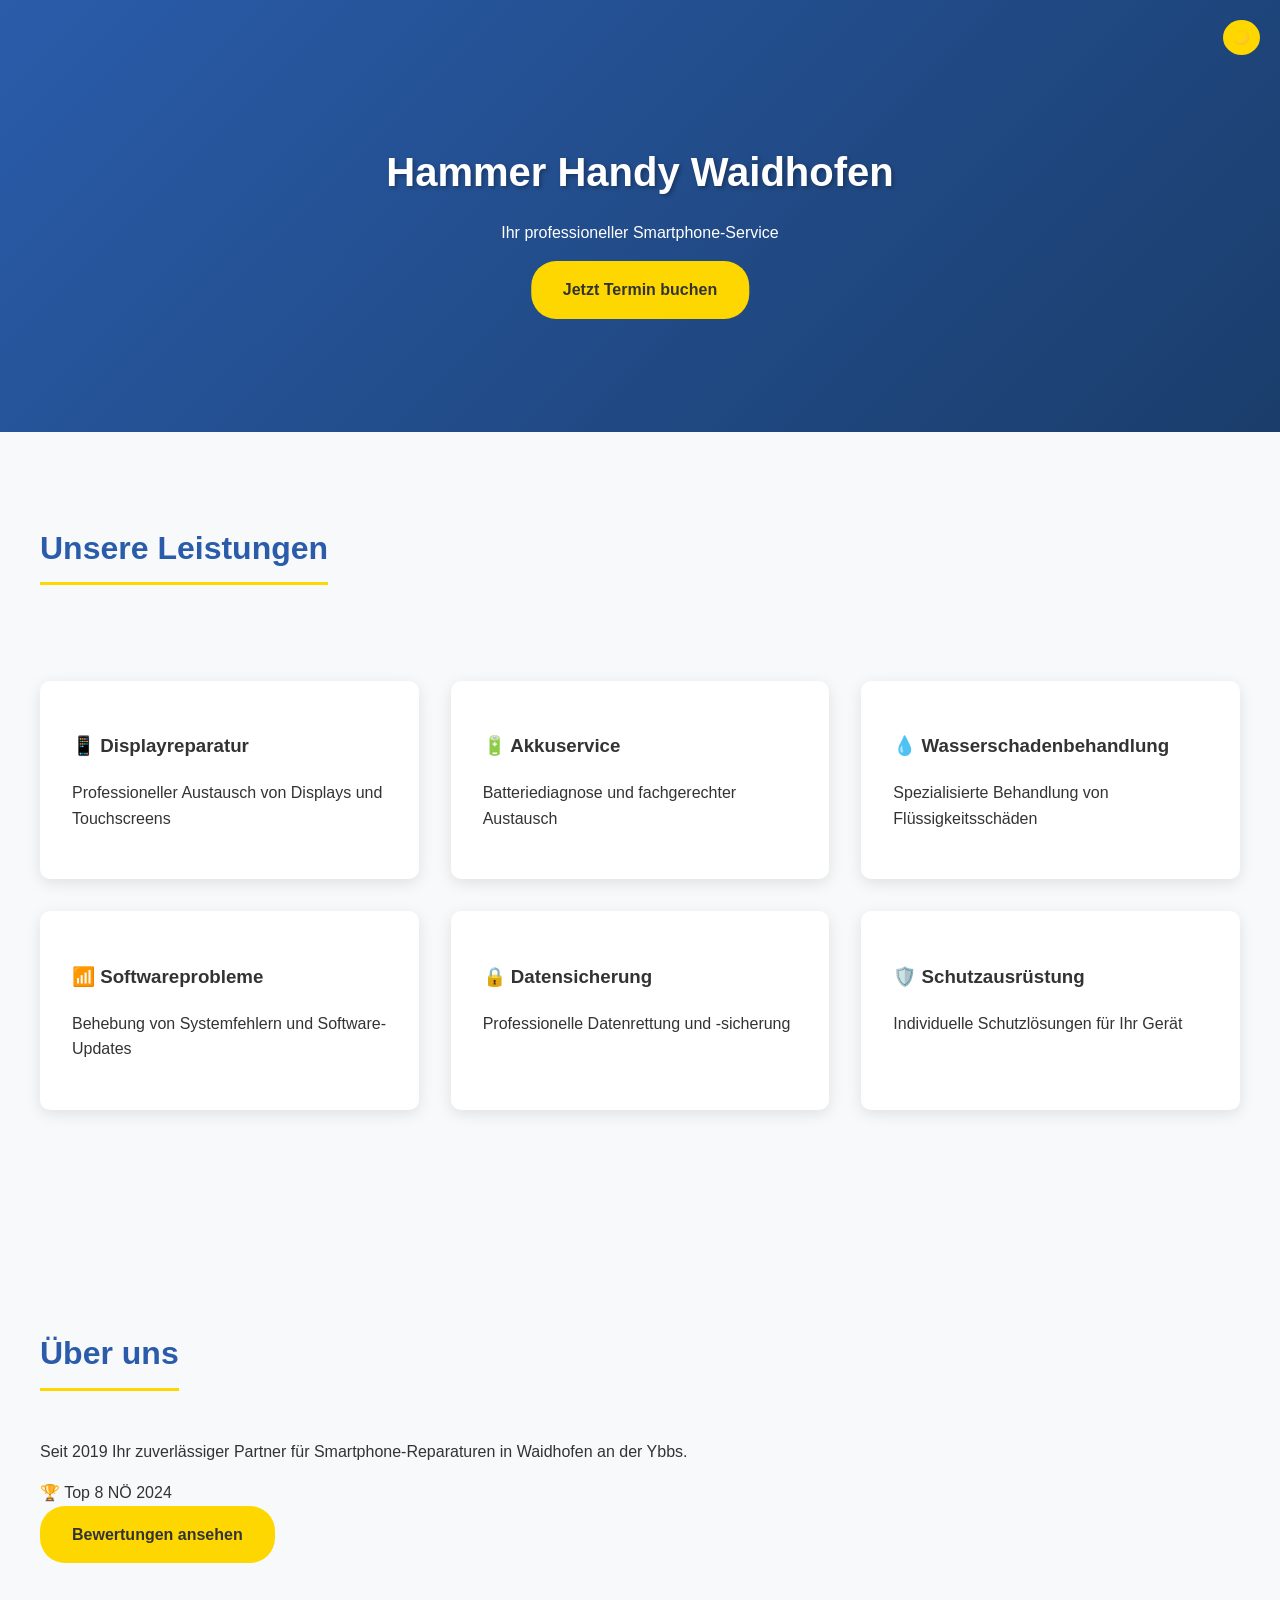
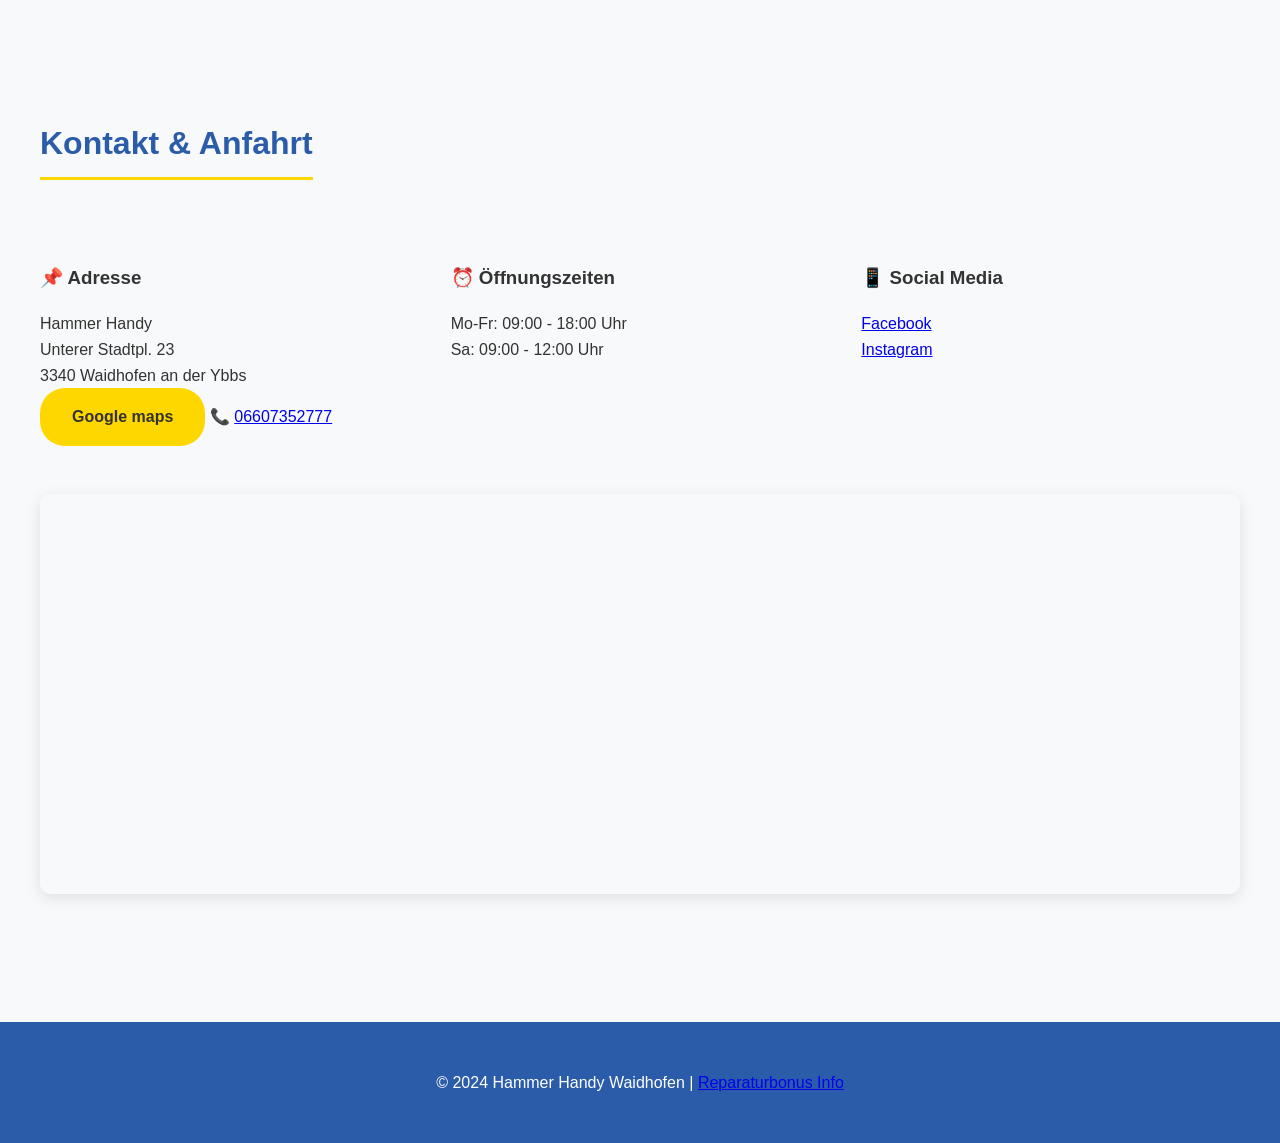
==== index.html @ 1c2f0057 "Update index.html" ====
<!DOCTYPE html>
<html lang="de">
<head>
  <meta charset="UTF-8">
  <meta name="viewport" content="width=device-width, initial-scale=1.0">
  <title>Hammer Handy Waidhofen - Smartphone Reparatur</title>
  <style>
    :root {
      --primary-blue: #2A5CAA;
      --accent-yellow: #FFD700;
      --dark-text: #333;
      --light-bg: #F8F9FA;
      --section-padding: 4rem 0;
      --card-shadow: 0 4px 15px rgba(0,0,0,0.1);
    }

    body {
      font-family: 'Arial', sans-serif;
      margin: 0;
      line-height: 1.6;
      color: var(--dark-text);
      background-color: var(--light-bg);
    }

    /* Dark Mode */
    .dark-mode {
      --dark-text: #fff;
      --light-bg: #121212;
      background-color: var(--light-bg);
      color: var(--dark-text);
    }

    .container {
      max-width: 1200px;
      margin: 0 auto;
      padding: 0 1.5rem;
    }

    /* Header */
    .header {
      background: linear-gradient(135deg, var(--primary-blue), #1A3D6B);
      color: white;
      padding: 1rem 0;
      position: relative;
      overflow: hidden;
    }

    .hero-section {
      position: relative;
      height: 400px;
    }

    .hero-content {
      position: absolute;
      top: 50%;
      left: 50%;
      transform: translate(-50%, -50%);
      text-align: center;
      z-index: 1;
    }

    .hero-content h1 {
      font-size: 2.5rem;
      margin-bottom: 1rem;
      text-shadow: 2px 2px 4px rgba(0,0,0,0.3);
    }

    /* Services Grid */
    .services-grid {
      display: grid;
      grid-template-columns: repeat(auto-fit, minmax(300px, 1fr));
      gap: 2rem;
      padding: var(--section-padding);
    }

    .service-card {
      background: white;
      padding: 2rem;
      border-radius: 10px;
      box-shadow: var(--card-shadow);
      transition: transform 0.3s ease;
    }

    .service-card:hover {
      transform: translateY(-5px);
    }

    /* Section Styling */
    .section {
      padding: var(--section-padding);
    }

    .section-title {
      font-size: 2rem;
      color: var(--primary-blue);
      margin-bottom: 2rem;
      padding-bottom: 0.5rem;
      border-bottom: 3px solid var(--accent-yellow);
      display: inline-block;
    }

    /* Kontaktbereich */
    .contact-info {
      display: grid;
      grid-template-columns: repeat(auto-fit, minmax(250px, 1fr));
      gap: 2rem;
      margin-top: 2rem;
    }

    /* Button Styles */
    .cta-button {
      background-color: var(--accent-yellow);
      color: var(--dark-text);
      padding: 1rem 2rem;
      border-radius: 25px;
      display: inline-block;
      transition: transform 0.3s ease;
      text-decoration: none;
      font-weight: bold;
    }

    .cta-button:hover {
      transform: scale(1.05);
    }

    /* Dark Mode Toggle */
    .dark-mode-toggle {
      position: fixed;
      top: 20px;
      right: 20px;
      background: var(--accent-yellow);
      border: none;
      padding: 10px;
      border-radius: 50%;
      cursor: pointer;
      z-index: 1000;
    }

    /* Google Maps */
    .map-container {
      margin-top: 2rem;
      height: 400px;
      border-radius: 10px;
      overflow: hidden;
      box-shadow: var(--card-shadow);
    }

    iframe {
      width: 100%;
      height: 100%;
      border: 0;
    }

    /* Footer */
    .footer {
      text-align: center;
      padding: 2rem;
      background: var(--primary-blue);
      color: white;
      margin-top: 4rem;
    }
  </style>
</head>
<body>
  <button class="dark-mode-toggle" id="darkModeToggle">🌙</button>

  <header class="header">
    <div class="hero-section">
      <div class="container">
        <div class="hero-content">
          <h1>Hammer Handy Waidhofen</h1>
          <p class="tagline">Ihr professioneller Smartphone-Service</p>
          <a href="#contact" class="cta-button">Jetzt Termin buchen</a>
        </div>
      </div>
    </div>
  </header>

  <main class="container">
    <section class="section">
      <h2 class="section-title">Unsere Leistungen</h2>
      <div class="services-grid">
        <div class="service-card">
          <h3>📱 Displayreparatur</h3>
          <p>Professioneller Austausch von Displays und Touchscreens</p>
        </div>
        
        <div class="service-card">
          <h3>🔋 Akkuservice</h3>
          <p>Batteriediagnose und fachgerechter Austausch</p>
        </div>
        
        <div class="service-card">
          <h3>💧 Wasserschadenbehandlung</h3>
          <p>Spezialisierte Behandlung von Flüssigkeitsschäden</p>
        </div>

        <div class="service-card">
          <h3>📶 Softwareprobleme</h3>
          <p>Behebung von Systemfehlern und Software-Updates</p>
        </div>

        <div class="service-card">
          <h3>🔒 Datensicherung</h3>
          <p>Professionelle Datenrettung und -sicherung</p>
        </div>

        <div class="service-card">
          <h3>🛡️ Schutzausrüstung</h3>
          <p>Individuelle Schutzlösungen für Ihr Gerät</p>
        </div>
      </div>
    </section>

    <section class="section">
      <h2 class="section-title">Über uns</h2>
      <div class="about-content">
        <p>Seit 2019 Ihr zuverlässiger Partner für Smartphone-Reparaturen in Waidhofen an der Ybbs.</p>
        <div class="award-badge">🏆 Top 8 NÖ 2024</div>
        <a href="https://www.reparaturfuehrer.at" target="_blank" class="cta-button">Bewertungen ansehen</a>
      </div>
    </section>

    <section class="section" id="contact">
      <h2 class="section-title">Kontakt & Anfahrt</h2>
      <div class="contact-info">
        <div>
          <h3>📌 Adresse</h3>
          <p>
            Hammer Handy<br>
            Unterer Stadtpl. 23<br>
            3340 Waidhofen an der Ybbs<br>
<a href="https://maps.app.goo.gl/ux57X5o15kHTswG86" target="_blank" class="cta-button">Google maps</a>
            📞 <a href="tel:+436607352777">06607352777</a>
          </p>
        </div>
        <div>
          <h3>⏰ Öffnungszeiten</h3>
          <p>
            Mo-Fr: 09:00 - 18:00 Uhr<br>
            Sa: 09:00 - 12:00 Uhr
          </p>
        </div>
        <div>
          <h3>📱 Social Media</h3>
          <p>
            <a href="https://facebook.com" target="_blank">Facebook</a><br>
            <a href="https://instagram.com" target="_blank">Instagram</a>
          </p>
        </div>
      </div>

      <div class="map-container">
        <iframe 
          src="https://www.google.com/maps/embed?pb=!4v1681994886326!6m8!1m7!1sCAoSLEFGMVFpcE4zNGt4eEN0VnFfZlEwMWhuTlViSnZNaDZvb2loak9ycTJRMk5N!2m2!1d47.9590649!2d14.7720641!3f0!4f0!5f0.7820865974627469" 
          allowfullscreen="" 
          loading="lazy" 
          referrerpolicy="no-referrer-when-downgrade">
        </iframe>
      </div>
    </section>
  </main>

  <footer class="footer">
    <p>&copy; 2024 Hammer Handy Waidhofen | <a href="https://www.reparaturbonus.at/" target="_blank">Reparaturbonus Info</a></p>
  </footer>

  <script>
    // Dark Mode Toggle
    const darkModeToggle = document.getElementById('darkModeToggle');
    darkModeToggle.addEventListener('click', () => {
      document.body.classList.toggle('dark-mode');
      darkModeToggle.textContent = document.body.classList.contains('dark-mode') ? '☀️' : '🌙';
    });
  </script>
</body>
</html>
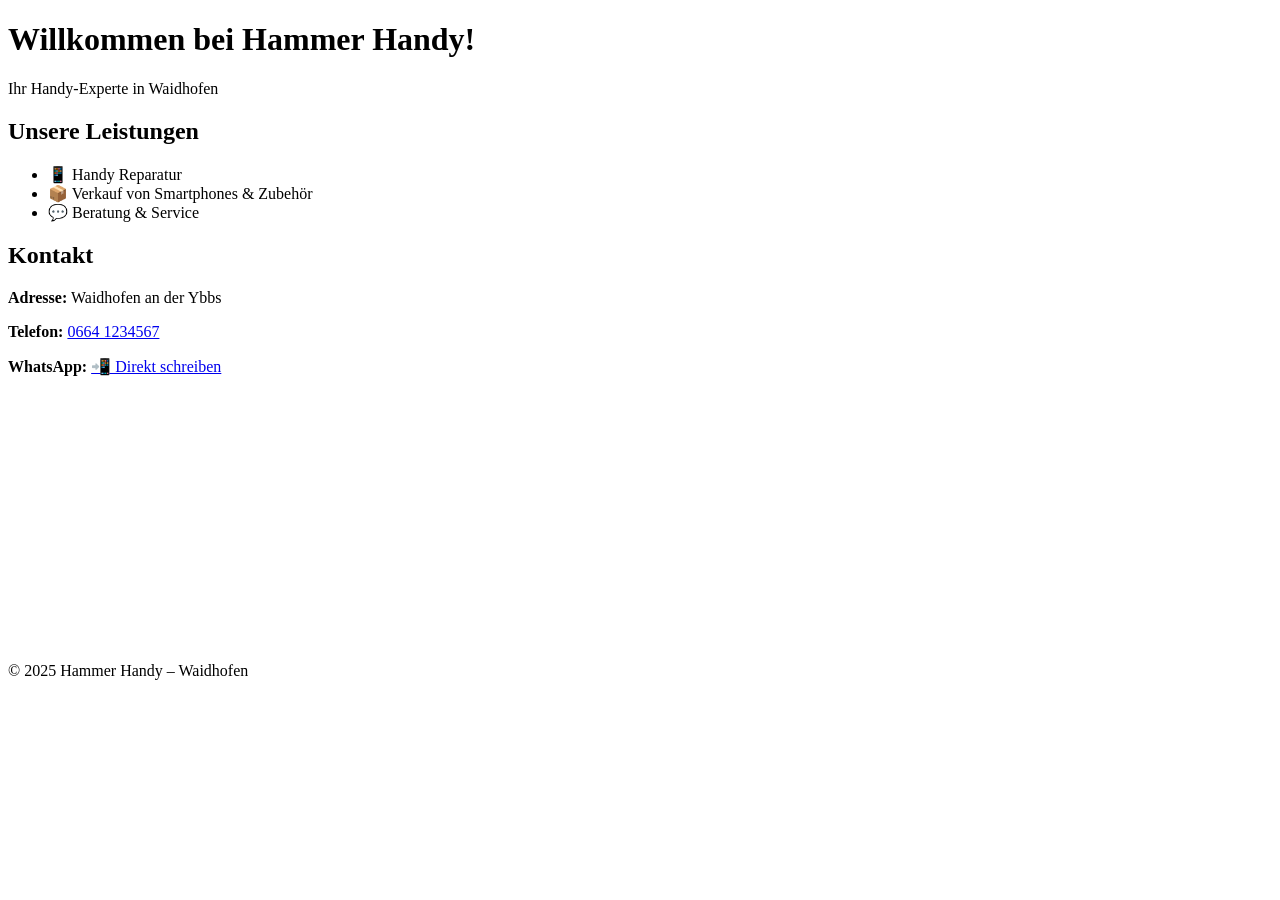
==== commit ebe1f72c: "Merge 105082d722c3427227bdf67f476aa5943f387851 into f56bcb7050370a3ea60132c883ce0c3986b6aef2" ====
--- a/index.html
+++ b/index.html
@@ -3,275 +3,40 @@
 <head>
   <meta charset="UTF-8">
   <meta name="viewport" content="width=device-width, initial-scale=1.0">
-  <title>Hammer Handy Waidhofen - Smartphone Reparatur</title>
-  <style>
-    :root {
-      --primary-blue: #2A5CAA;
-      --accent-yellow: #FFD700;
-      --dark-text: #333;
-      --light-bg: #F8F9FA;
-      --section-padding: 4rem 0;
-      --card-shadow: 0 4px 15px rgba(0,0,0,0.1);
-    }
-
-    body {
-      font-family: 'Arial', sans-serif;
-      margin: 0;
-      line-height: 1.6;
-      color: var(--dark-text);
-      background-color: var(--light-bg);
-    }
-
-    /* Dark Mode */
-    .dark-mode {
-      --dark-text: #fff;
-      --light-bg: #121212;
-      background-color: var(--light-bg);
-      color: var(--dark-text);
-    }
-
-    .container {
-      max-width: 1200px;
-      margin: 0 auto;
-      padding: 0 1.5rem;
-    }
-
-    /* Header */
-    .header {
-      background: linear-gradient(135deg, var(--primary-blue), #1A3D6B);
-      color: white;
-      padding: 1rem 0;
-      position: relative;
-      overflow: hidden;
-    }
-
-    .hero-section {
-      position: relative;
-      height: 400px;
-    }
-
-    .hero-content {
-      position: absolute;
-      top: 50%;
-      left: 50%;
-      transform: translate(-50%, -50%);
-      text-align: center;
-      z-index: 1;
-    }
-
-    .hero-content h1 {
-      font-size: 2.5rem;
-      margin-bottom: 1rem;
-      text-shadow: 2px 2px 4px rgba(0,0,0,0.3);
-    }
-
-    /* Services Grid */
-    .services-grid {
-      display: grid;
-      grid-template-columns: repeat(auto-fit, minmax(300px, 1fr));
-      gap: 2rem;
-      padding: var(--section-padding);
-    }
-
-    .service-card {
-      background: white;
-      padding: 2rem;
-      border-radius: 10px;
-      box-shadow: var(--card-shadow);
-      transition: transform 0.3s ease;
-    }
-
-    .service-card:hover {
-      transform: translateY(-5px);
-    }
-
-    /* Section Styling */
-    .section {
-      padding: var(--section-padding);
-    }
-
-    .section-title {
-      font-size: 2rem;
-      color: var(--primary-blue);
-      margin-bottom: 2rem;
-      padding-bottom: 0.5rem;
-      border-bottom: 3px solid var(--accent-yellow);
-      display: inline-block;
-    }
-
-    /* Kontaktbereich */
-    .contact-info {
-      display: grid;
-      grid-template-columns: repeat(auto-fit, minmax(250px, 1fr));
-      gap: 2rem;
-      margin-top: 2rem;
-    }
-
-    /* Button Styles */
-    .cta-button {
-      background-color: var(--accent-yellow);
-      color: var(--dark-text);
-      padding: 1rem 2rem;
-      border-radius: 25px;
-      display: inline-block;
-      transition: transform 0.3s ease;
-      text-decoration: none;
-      font-weight: bold;
-    }
-
-    .cta-button:hover {
-      transform: scale(1.05);
-    }
-
-    /* Dark Mode Toggle */
-    .dark-mode-toggle {
-      position: fixed;
-      top: 20px;
-      right: 20px;
-      background: var(--accent-yellow);
-      border: none;
-      padding: 10px;
-      border-radius: 50%;
-      cursor: pointer;
-      z-index: 1000;
-    }
-
-    /* Google Maps */
-    .map-container {
-      margin-top: 2rem;
-      height: 400px;
-      border-radius: 10px;
-      overflow: hidden;
-      box-shadow: var(--card-shadow);
-    }
-
-    iframe {
-      width: 100%;
-      height: 100%;
-      border: 0;
-    }
-
-    /* Footer */
-    .footer {
-      text-align: center;
-      padding: 2rem;
-      background: var(--primary-blue);
-      color: white;
-      margin-top: 4rem;
-    }
-  </style>
+  <title>Hammer Handy Waidhofen</title>
+  <link rel="stylesheet" href="style.css">
 </head>
 <body>
-  <button class="dark-mode-toggle" id="darkModeToggle">🌙</button>
-
-  <header class="header">
-    <div class="hero-section">
-      <div class="container">
-        <div class="hero-content">
-          <h1>Hammer Handy Waidhofen</h1>
-          <p class="tagline">Ihr professioneller Smartphone-Service</p>
-          <a href="#contact" class="cta-button">Jetzt Termin buchen</a>
-        </div>
-      </div>
-    </div>
+  <header>
+    <h1>Willkommen bei Hammer Handy!</h1>
+    <p>Ihr Handy-Experte in Waidhofen</p>
   </header>
 
-  <main class="container">
-    <section class="section">
-      <h2 class="section-title">Unsere Leistungen</h2>
-      <div class="services-grid">
-        <div class="service-card">
-          <h3>📱 Displayreparatur</h3>
-          <p>Professioneller Austausch von Displays und Touchscreens</p>
-        </div>
-        
-        <div class="service-card">
-          <h3>🔋 Akkuservice</h3>
-          <p>Batteriediagnose und fachgerechter Austausch</p>
-        </div>
-        
-        <div class="service-card">
-          <h3>💧 Wasserschadenbehandlung</h3>
-          <p>Spezialisierte Behandlung von Flüssigkeitsschäden</p>
-        </div>
-
-        <div class="service-card">
-          <h3>📶 Softwareprobleme</h3>
-          <p>Behebung von Systemfehlern und Software-Updates</p>
-        </div>
-
-        <div class="service-card">
-          <h3>🔒 Datensicherung</h3>
-          <p>Professionelle Datenrettung und -sicherung</p>
-        </div>
-
-        <div class="service-card">
-          <h3>🛡️ Schutzausrüstung</h3>
-          <p>Individuelle Schutzlösungen für Ihr Gerät</p>
-        </div>
-      </div>
+  <main>
+    <section>
+      <h2>Unsere Leistungen</h2>
+      <ul>
+        <li>📱 Handy Reparatur</li>
+        <li>📦 Verkauf von Smartphones & Zubehör</li>
+        <li>💬 Beratung & Service</li>
+      </ul>
     </section>
 
-    <section class="section">
-      <h2 class="section-title">Über uns</h2>
-      <div class="about-content">
-        <p>Seit 2019 Ihr zuverlässiger Partner für Smartphone-Reparaturen in Waidhofen an der Ybbs.</p>
-        <div class="award-badge">🏆 Top 8 NÖ 2024</div>
-        <a href="https://www.reparaturfuehrer.at" target="_blank" class="cta-button">Bewertungen ansehen</a>
-      </div>
-    </section>
-
-    <section class="section" id="contact">
-      <h2 class="section-title">Kontakt & Anfahrt</h2>
-      <div class="contact-info">
-        <div>
-          <h3>📌 Adresse</h3>
-          <p>
-            Hammer Handy<br>
-            Unterer Stadtpl. 23<br>
-            3340 Waidhofen an der Ybbs<br>
-<a href="https://maps.app.goo.gl/ux57X5o15kHTswG86" target="_blank" class="cta-button">Google maps</a>
-            📞 <a href="tel:+436607352777">06607352777</a>
-          </p>
-        </div>
-        <div>
-          <h3>⏰ Öffnungszeiten</h3>
-          <p>
-            Mo-Fr: 09:00 - 18:00 Uhr<br>
-            Sa: 09:00 - 12:00 Uhr
-          </p>
-        </div>
-        <div>
-          <h3>📱 Social Media</h3>
-          <p>
-            <a href="https://facebook.com" target="_blank">Facebook</a><br>
-            <a href="https://instagram.com" target="_blank">Instagram</a>
-          </p>
-        </div>
-      </div>
-
-      <div class="map-container">
-        <iframe 
-          src="https://www.google.com/maps/embed?pb=!4v1681994886326!6m8!1m7!1sCAoSLEFGMVFpcE4zNGt4eEN0VnFfZlEwMWhuTlViSnZNaDZvb2loak9ycTJRMk5N!2m2!1d47.9590649!2d14.7720641!3f0!4f0!5f0.7820865974627469" 
-          allowfullscreen="" 
-          loading="lazy" 
-          referrerpolicy="no-referrer-when-downgrade">
-        </iframe>
+    <section>
+      <h2>Kontakt</h2>
+      <p><strong>Adresse:</strong> Waidhofen an der Ybbs</p>
+      <p><strong>Telefon:</strong> <a href="tel:+436641234567">0664 1234567</a></p>
+      <p><strong>WhatsApp:</strong> <a href="https://wa.me/436641234567" target="_blank">📲 Direkt schreiben</a></p>
+      <div>
+        <iframe src="https://maps.google.com/maps?q=Hammer%20Handy%20Waidhofen&t=&z=15&ie=UTF8&iwloc=&output=embed" width="100%" height="250" frameborder="0" style="border:0;" allowfullscreen></iframe>
       </div>
     </section>
   </main>
 
-  <footer class="footer">
-    <p>&copy; 2024 Hammer Handy Waidhofen | <a href="https://www.reparaturbonus.at/" target="_blank">Reparaturbonus Info</a></p>
+  <footer>
+    <p>&copy; 2025 Hammer Handy – Waidhofen</p>
   </footer>
 
-  <script>
-    // Dark Mode Toggle
-    const darkModeToggle = document.getElementById('darkModeToggle');
-    darkModeToggle.addEventListener('click', () => {
-      document.body.classList.toggle('dark-mode');
-      darkModeToggle.textContent = document.body.classList.contains('dark-mode') ? '☀️' : '🌙';
-    });
-  </script>
+  <script src="js/scripts.js"></script>
 </body>
 </html>
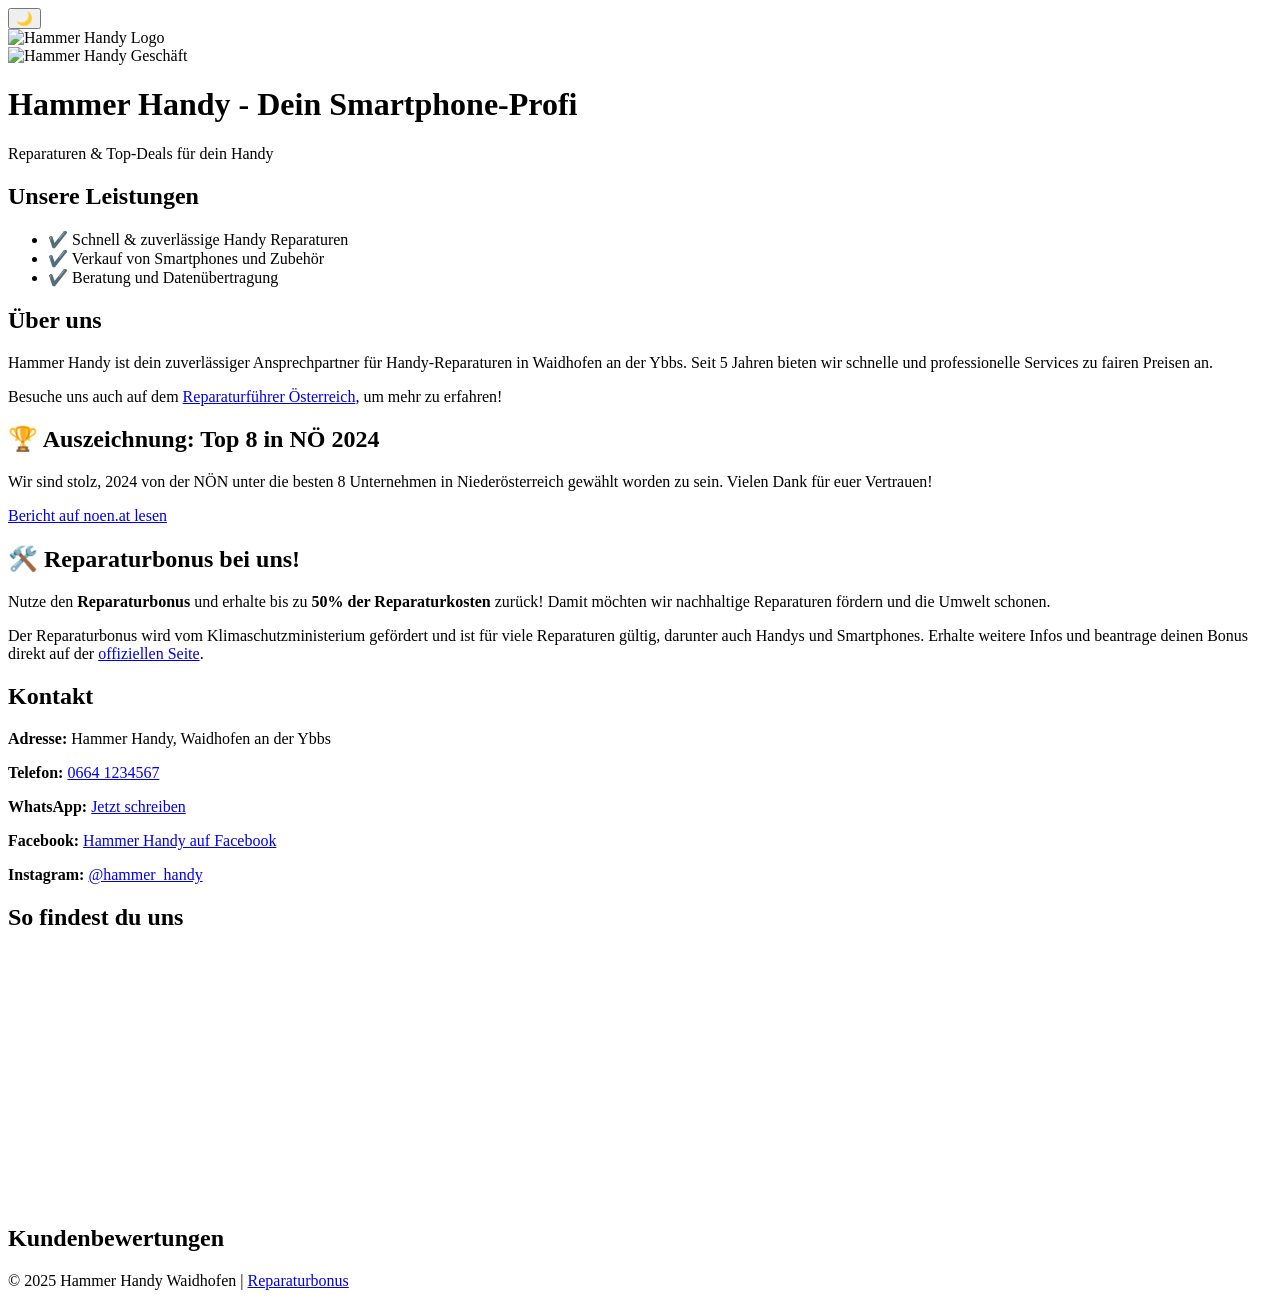
==== commit 269466c0: "Merge 6bfacbb42bbff11e75b46e0c8cd599ae7f6fd46a into f56bcb7050370a3ea60132c883ce0c3986b6aef2" ====
--- a/index.html
+++ b/index.html
@@ -1,42 +1,107 @@
 <!DOCTYPE html>
 <html lang="de">
 <head>
-  <meta charset="UTF-8">
-  <meta name="viewport" content="width=device-width, initial-scale=1.0">
+  <meta charset="UTF-8" />
+  <meta name="viewport" content="width=device-width, initial-scale=1.0"/>
   <title>Hammer Handy Waidhofen</title>
-  <link rel="stylesheet" href="style.css">
+  <link rel="stylesheet" href="style.css" />
 </head>
 <body>
-  <header>
-    <h1>Willkommen bei Hammer Handy!</h1>
-    <p>Ihr Handy-Experte in Waidhofen</p>
+
+  <!-- Dark Mode Toggle Button -->
+  <button id="darkModeToggle" class="dark-mode-toggle">🌙</button>
+
+  <!-- Header mit Logo und Hintergrundbild -->
+  <header class="header">
+    <div class="logo">
+      <img src="logo.png" alt="Hammer Handy Logo" />
+    </div>
+    <div class="hero-image">
+      <img src="background.jpg" alt="Hammer Handy Geschäft" />
+      <div class="hero-text">
+        <h1>Hammer Handy - Dein Smartphone-Profi</h1>
+        <p>Reparaturen & Top-Deals für dein Handy</p>
+      </div>
+    </div>
   </header>
 
-  <main>
-    <section>
-      <h2>Unsere Leistungen</h2>
-      <ul>
-        <li>📱 Handy Reparatur</li>
-        <li>📦 Verkauf von Smartphones & Zubehör</li>
-        <li>💬 Beratung & Service</li>
-      </ul>
-    </section>
+  <!-- Leistungen -->
+  <section class="section">
+    <h2>Unsere Leistungen</h2>
+    <ul>
+      <li>✔️ Schnell & zuverlässige Handy Reparaturen</li>
+      <li>✔️ Verkauf von Smartphones und Zubehör</li>
+      <li>✔️ Beratung und Datenübertragung</li>
+    </ul>
+  </section>
 
-    <section>
-      <h2>Kontakt</h2>
-      <p><strong>Adresse:</strong> Waidhofen an der Ybbs</p>
-      <p><strong>Telefon:</strong> <a href="tel:+436641234567">0664 1234567</a></p>
-      <p><strong>WhatsApp:</strong> <a href="https://wa.me/436641234567" target="_blank">📲 Direkt schreiben</a></p>
-      <div>
-        <iframe src="https://maps.google.com/maps?q=Hammer%20Handy%20Waidhofen&t=&z=15&ie=UTF8&iwloc=&output=embed" width="100%" height="250" frameborder="0" style="border:0;" allowfullscreen></iframe>
-      </div>
-    </section>
-  </main>
+  <!-- Über uns -->
+  <section class="section">
+    <h2>Über uns</h2>
+    <p>
+      Hammer Handy ist dein zuverlässiger Ansprechpartner für Handy-Reparaturen in Waidhofen an der Ybbs. Seit 5 Jahren bieten wir schnelle und professionelle Services zu fairen Preisen an.
+    </p>
+    <p>
+      Besuche uns auch auf dem <a href="https://www.reparaturfuehrer.at/profil/3537" target="_blank">Reparaturführer Österreich</a>, um mehr zu erfahren!
+    </p>
+  </section>
 
-  <footer>
-    <p>&copy; 2025 Hammer Handy – Waidhofen</p>
+  <!-- Auszeichnung Top 8 -->
+  <section class="section">
+    <h2>🏆 Auszeichnung: Top 8 in NÖ 2024</h2>
+    <p>
+      Wir sind stolz, 2024 von der NÖN unter die besten 8 Unternehmen in Niederösterreich gewählt worden zu sein. Vielen Dank für euer Vertrauen!
+    </p>
+    <a href="https://www.noen.at/tipp/platz-8-ali-kocaman-452410899" target="_blank" class="link">Bericht auf noen.at lesen</a>
+  </section>
+
+  <!-- Reparaturbonus -->
+  <section class="section">
+    <h2>🛠️ Reparaturbonus bei uns!</h2>
+    <p>
+      Nutze den <strong>Reparaturbonus</strong> und erhalte bis zu <strong>50% der Reparaturkosten</strong> zurück! Damit möchten wir nachhaltige Reparaturen fördern und die Umwelt schonen.
+    </p>
+    <p>
+      Der Reparaturbonus wird vom Klimaschutzministerium gefördert und ist für viele Reparaturen gültig, darunter auch Handys und Smartphones. Erhalte weitere Infos und beantrage deinen Bonus direkt auf der <a href="https://www.reparaturbonus.at/" target="_blank">offiziellen Seite</a>.
+    </p>
+  </section>
+
+  <!-- Kontakt -->
+  <section class="section">
+    <h2>Kontakt</h2>
+    <p><strong>Adresse:</strong> Hammer Handy, Waidhofen an der Ybbs</p>
+    <p><strong>Telefon:</strong> <a href="tel:+436641234567">0664 1234567</a></p>
+    <p><strong>WhatsApp:</strong> <a href="https://wa.me/436641234567" target="_blank">Jetzt schreiben</a></p>
+    <p><strong>Facebook:</strong> <a href="https://www.facebook.com/hammerrhandy/?locale=de_DE" target="_blank">Hammer Handy auf Facebook</a></p>
+    <p><strong>Instagram:</strong> <a href="https://www.instagram.com/hammer_handy/" target="_blank">@hammer_handy</a></p>
+  </section>
+
+  <!-- Google Maps Integration -->
+  <section class="section">
+    <h2>So findest du uns</h2>
+    <iframe src="https://maps.google.com/maps?q=Hammer%20Handy%20Waidhofen&t=&z=15&ie=UTF8&iwloc=&output=embed" width="100%" height="250" frameborder="0" style="border:0;"></iframe>
+  </section>
+
+  <!-- Kundenbewertungen -->
+  <section class="section">
+    <h2>Kundenbewertungen</h2>
+    <div id="reviews"></div>
+  </section>
+
+  <footer class="footer">
+    <p>&copy; 2025 Hammer Handy Waidhofen | <a href="https://www.reparaturbonus.at/" target="_blank">Reparaturbonus</a></p>
   </footer>
 
   <script src="js/scripts.js"></script>
+
+  <script>
+    // Dark Mode Toggle
+    const darkModeToggle = document.getElementById('darkModeToggle');
+    darkModeToggle.addEventListener('click', () => {
+      document.body.classList.toggle('dark-mode');
+      darkModeToggle.textContent = document.body.classList.contains('dark-mode') ? '☀️' : '🌙';
+    });
+  </script>
+
 </body>
 </html>
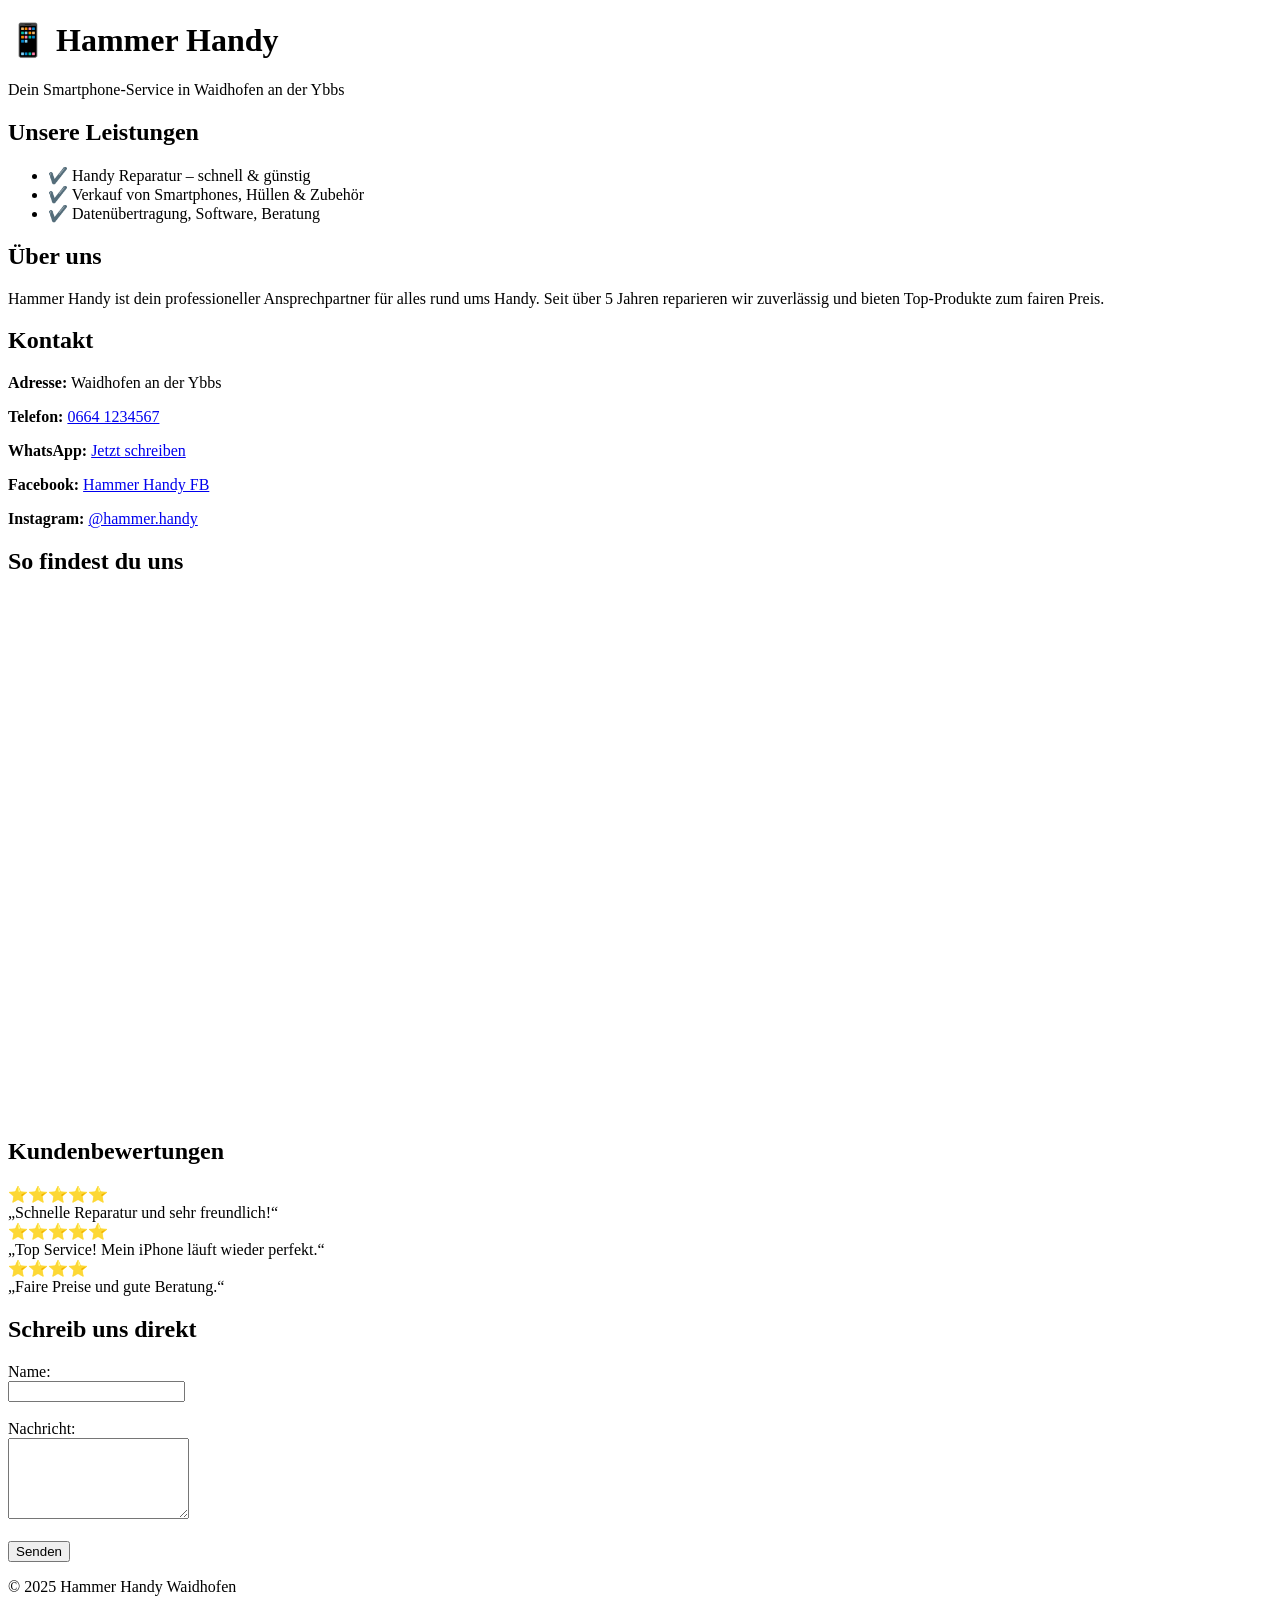
==== commit 5beb2937: "Merge 460da85723b4bcef6199c7fc1460ae3739d702b2 into f56bcb7050370a3ea60132c883ce0c3986b6aef2" ====
--- a/index.html
+++ b/index.html
@@ -7,101 +7,78 @@
   <link rel="stylesheet" href="style.css" />
 </head>
 <body>
-
-  <!-- Dark Mode Toggle Button -->
-  <button id="darkModeToggle" class="dark-mode-toggle">🌙</button>
-
-  <!-- Header mit Logo und Hintergrundbild -->
-  <header class="header">
-    <div class="logo">
-      <img src="logo.png" alt="Hammer Handy Logo" />
-    </div>
-    <div class="hero-image">
-      <img src="background.jpg" alt="Hammer Handy Geschäft" />
-      <div class="hero-text">
-        <h1>Hammer Handy - Dein Smartphone-Profi</h1>
-        <p>Reparaturen & Top-Deals für dein Handy</p>
-      </div>
-    </div>
+  <header>
+    <h1>📱 Hammer Handy</h1>
+    <p>Dein Smartphone-Service in Waidhofen an der Ybbs</p>
   </header>
 
-  <!-- Leistungen -->
-  <section class="section">
-    <h2>Unsere Leistungen</h2>
-    <ul>
-      <li>✔️ Schnell & zuverlässige Handy Reparaturen</li>
-      <li>✔️ Verkauf von Smartphones und Zubehör</li>
-      <li>✔️ Beratung und Datenübertragung</li>
-    </ul>
-  </section>
+  <main>
 
-  <!-- Über uns -->
-  <section class="section">
-    <h2>Über uns</h2>
-    <p>
-      Hammer Handy ist dein zuverlässiger Ansprechpartner für Handy-Reparaturen in Waidhofen an der Ybbs. Seit 5 Jahren bieten wir schnelle und professionelle Services zu fairen Preisen an.
-    </p>
-    <p>
-      Besuche uns auch auf dem <a href="https://www.reparaturfuehrer.at/profil/3537" target="_blank">Reparaturführer Österreich</a>, um mehr zu erfahren!
-    </p>
-  </section>
+    <!-- Leistungen -->
+    <section>
+      <h2>Unsere Leistungen</h2>
+      <ul>
+        <li>✔️ Handy Reparatur – schnell & günstig</li>
+        <li>✔️ Verkauf von Smartphones, Hüllen & Zubehör</li>
+        <li>✔️ Datenübertragung, Software, Beratung</li>
+      </ul>
+    </section>
 
-  <!-- Auszeichnung Top 8 -->
-  <section class="section">
-    <h2>🏆 Auszeichnung: Top 8 in NÖ 2024</h2>
-    <p>
-      Wir sind stolz, 2024 von der NÖN unter die besten 8 Unternehmen in Niederösterreich gewählt worden zu sein. Vielen Dank für euer Vertrauen!
-    </p>
-    <a href="https://www.noen.at/tipp/platz-8-ali-kocaman-452410899" target="_blank" class="link">Bericht auf noen.at lesen</a>
-  </section>
+    <!-- Über Uns -->
+    <section>
+      <h2>Über uns</h2>
+      <p>
+        Hammer Handy ist dein professioneller Ansprechpartner für alles rund ums Handy. Seit über 5 Jahren reparieren wir zuverlässig und bieten Top-Produkte zum fairen Preis.
+      </p>
+    </section>
 
-  <!-- Reparaturbonus -->
-  <section class="section">
-    <h2>🛠️ Reparaturbonus bei uns!</h2>
-    <p>
-      Nutze den <strong>Reparaturbonus</strong> und erhalte bis zu <strong>50% der Reparaturkosten</strong> zurück! Damit möchten wir nachhaltige Reparaturen fördern und die Umwelt schonen.
-    </p>
-    <p>
-      Der Reparaturbonus wird vom Klimaschutzministerium gefördert und ist für viele Reparaturen gültig, darunter auch Handys und Smartphones. Erhalte weitere Infos und beantrage deinen Bonus direkt auf der <a href="https://www.reparaturbonus.at/" target="_blank">offiziellen Seite</a>.
-    </p>
-  </section>
+    <!-- Kontakt -->
+    <section>
+      <h2>Kontakt</h2>
+      <p><strong>Adresse:</strong> Waidhofen an der Ybbs</p>
+      <p><strong>Telefon:</strong> <a href="tel:+436641234567">0664 1234567</a></p>
+      <p><strong>WhatsApp:</strong> <a href="https://wa.me/436641234567" target="_blank">Jetzt schreiben</a></p>
+      <p><strong>Facebook:</strong> <a href="https://facebook.com/deinFacebookProfil" target="_blank">Hammer Handy FB</a></p>
+      <p><strong>Instagram:</strong> <a href="https://instagram.com/deinInstagramProfil" target="_blank">@hammer.handy</a></p>
+    </section>
 
-  <!-- Kontakt -->
-  <section class="section">
-    <h2>Kontakt</h2>
-    <p><strong>Adresse:</strong> Hammer Handy, Waidhofen an der Ybbs</p>
-    <p><strong>Telefon:</strong> <a href="tel:+436641234567">0664 1234567</a></p>
-    <p><strong>WhatsApp:</strong> <a href="https://wa.me/436641234567" target="_blank">Jetzt schreiben</a></p>
-    <p><strong>Facebook:</strong> <a href="https://www.facebook.com/hammerrhandy/?locale=de_DE" target="_blank">Hammer Handy auf Facebook</a></p>
-    <p><strong>Instagram:</strong> <a href="https://www.instagram.com/hammer_handy/" target="_blank">@hammer_handy</a></p>
-  </section>
+    <!-- Google Maps + Street View -->
+    <section>
+      <h2>So findest du uns</h2>
+      <div style="margin-bottom: 15px;">
+        <iframe src="https://maps.google.com/maps?q=Hammer%20Handy%20Waidhofen&t=&z=15&ie=UTF8&iwloc=&output=embed" width="100%" height="250" frameborder="0" style="border:0;"></iframe>
+      </div>
+      <div>
+        <iframe src="https://www.google.com/maps/embed?pb=!4v1681994886326!6m8!1m7!1sCAoSLEFGMVFpcE4zNGt4eEN0VnFfZlEwMWhuTlViSnZNaDZvb2loak9ycTJRMk5N!2m2!1d47.9590649!2d14.7720641!3f0!4f0!5f0.7820865974627469" width="100%" height="250" style="border:0;" allowfullscreen></iframe>
+      </div>
+    </section>
 
-  <!-- Google Maps Integration -->
-  <section class="section">
-    <h2>So findest du uns</h2>
-    <iframe src="https://maps.google.com/maps?q=Hammer%20Handy%20Waidhofen&t=&z=15&ie=UTF8&iwloc=&output=embed" width="100%" height="250" frameborder="0" style="border:0;"></iframe>
-  </section>
+    <!-- Kundenbewertungen -->
+    <section>
+      <h2>Kundenbewertungen</h2>
+      <div class="slider">
+        <div class="slide">⭐️⭐️⭐️⭐️⭐️ <br>„Schnelle Reparatur und sehr freundlich!“</div>
+        <div class="slide">⭐️⭐️⭐️⭐️⭐️ <br>„Top Service! Mein iPhone läuft wieder perfekt.“</div>
+        <div class="slide">⭐️⭐️⭐️⭐️ <br>„Faire Preise und gute Beratung.“</div>
+      </div>
+    </section>
 
-  <!-- Kundenbewertungen -->
-  <section class="section">
-    <h2>Kundenbewertungen</h2>
-    <div id="reviews"></div>
-  </section>
+    <!-- Kontaktformular -->
+    <section>
+      <h2>Schreib uns direkt</h2>
+      <form action="mailto:deine@email.at" method="post" enctype="text/plain">
+        <label>Name:<br><input type="text" name="name" required></label><br><br>
+        <label>Nachricht:<br><textarea name="message" rows="5" required></textarea></label><br><br>
+        <input type="submit" value="Senden">
+      </form>
+    </section>
 
-  <footer class="footer">
-    <p>&copy; 2025 Hammer Handy Waidhofen | <a href="https://www.reparaturbonus.at/" target="_blank">Reparaturbonus</a></p>
+  </main>
+
+  <footer>
+    <p>&copy; 2025 Hammer Handy Waidhofen</p>
   </footer>
 
   <script src="js/scripts.js"></script>
-
-  <script>
-    // Dark Mode Toggle
-    const darkModeToggle = document.getElementById('darkModeToggle');
-    darkModeToggle.addEventListener('click', () => {
-      document.body.classList.toggle('dark-mode');
-      darkModeToggle.textContent = document.body.classList.contains('dark-mode') ? '☀️' : '🌙';
-    });
-  </script>
-
 </body>
 </html>
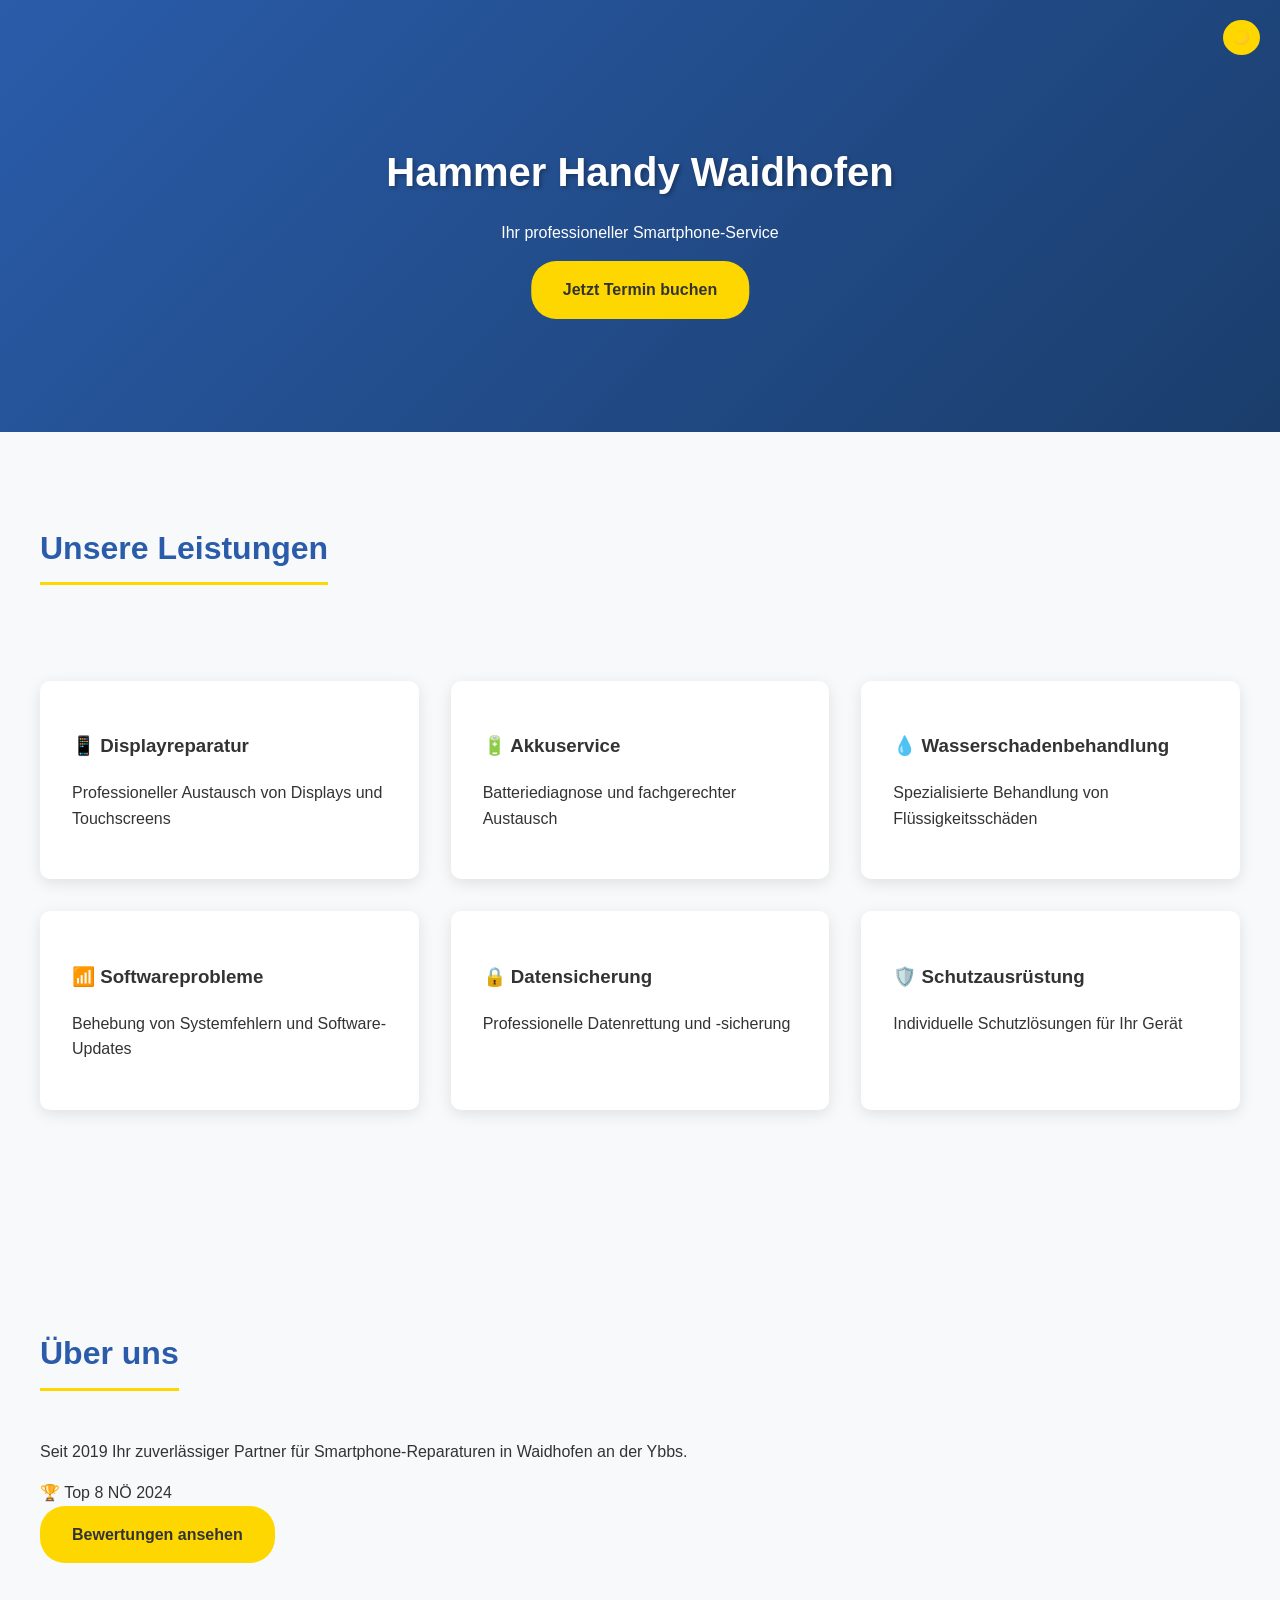
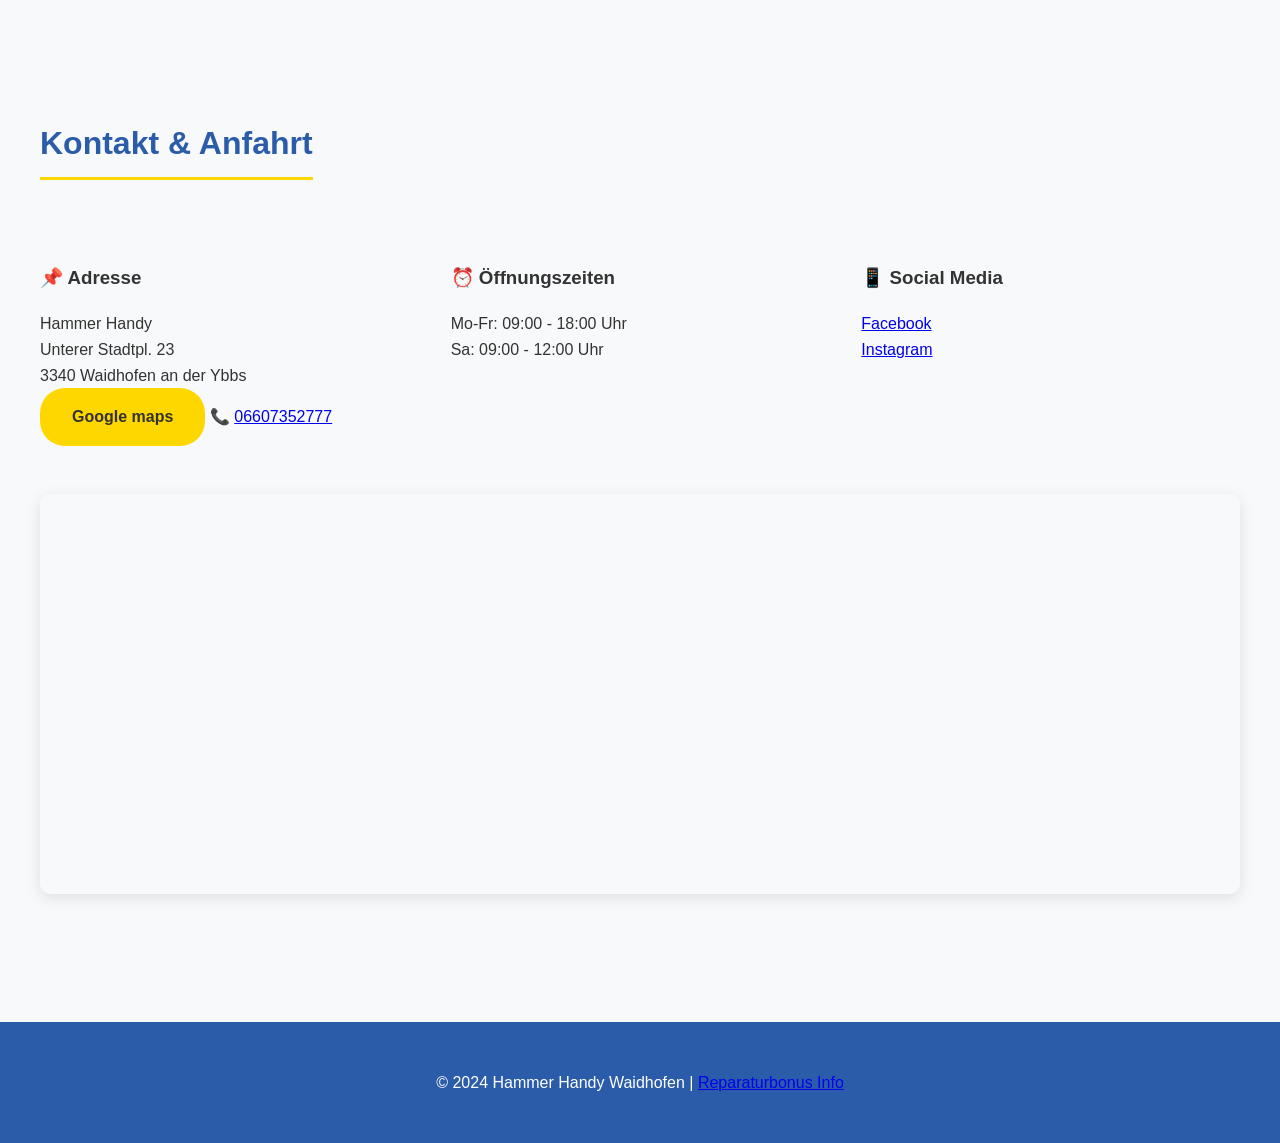
==== commit 697eedaf: "Merge 14817260ec77f338ca533744b0eaed0edf63bc91 into 4208191cc3b7851f6a3a4c6c0b21ec056da7c549" ====
--- a/index.html
+++ b/index.html
@@ -1,84 +1,277 @@
 <!DOCTYPE html>
 <html lang="de">
 <head>
-  <meta charset="UTF-8" />
-  <meta name="viewport" content="width=device-width, initial-scale=1.0"/>
-  <title>Hammer Handy Waidhofen</title>
-  <link rel="stylesheet" href="style.css" />
+  <meta charset="UTF-8">
+  <meta name="viewport" content="width=device-width, initial-scale=1.0">
+  <title>Hammer Handy Waidhofen - Smartphone Reparatur</title>
+  <style>
+    :root {
+      --primary-blue: #2A5CAA;
+      --accent-yellow: #FFD700;
+      --dark-text: #333;
+      --light-bg: #F8F9FA;
+      --section-padding: 4rem 0;
+      --card-shadow: 0 4px 15px rgba(0,0,0,0.1);
+    }
+
+    body {
+      font-family: 'Arial', sans-serif;
+      margin: 0;
+      line-height: 1.6;
+      color: var(--dark-text);
+      background-color: var(--light-bg);
+    }
+
+    /* Dark Mode */
+    .dark-mode {
+      --dark-text: #fff;
+      --light-bg: #121212;
+      background-color: var(--light-bg);
+      color: var(--dark-text);
+    }
+
+    .container {
+      max-width: 1200px;
+      margin: 0 auto;
+      padding: 0 1.5rem;
+    }
+
+    /* Header */
+    .header {
+      background: linear-gradient(135deg, var(--primary-blue), #1A3D6B);
+      color: white;
+      padding: 1rem 0;
+      position: relative;
+      overflow: hidden;
+    }
+
+    .hero-section {
+      position: relative;
+      height: 400px;
+    }
+
+    .hero-content {
+      position: absolute;
+      top: 50%;
+      left: 50%;
+      transform: translate(-50%, -50%);
+      text-align: center;
+      z-index: 1;
+    }
+
+    .hero-content h1 {
+      font-size: 2.5rem;
+      margin-bottom: 1rem;
+      text-shadow: 2px 2px 4px rgba(0,0,0,0.3);
+    }
+
+    /* Services Grid */
+    .services-grid {
+      display: grid;
+      grid-template-columns: repeat(auto-fit, minmax(300px, 1fr));
+      gap: 2rem;
+      padding: var(--section-padding);
+    }
+
+    .service-card {
+      background: white;
+      padding: 2rem;
+      border-radius: 10px;
+      box-shadow: var(--card-shadow);
+      transition: transform 0.3s ease;
+    }
+
+    .service-card:hover {
+      transform: translateY(-5px);
+    }
+
+    /* Section Styling */
+    .section {
+      padding: var(--section-padding);
+    }
+
+    .section-title {
+      font-size: 2rem;
+      color: var(--primary-blue);
+      margin-bottom: 2rem;
+      padding-bottom: 0.5rem;
+      border-bottom: 3px solid var(--accent-yellow);
+      display: inline-block;
+    }
+
+    /* Kontaktbereich */
+    .contact-info {
+      display: grid;
+      grid-template-columns: repeat(auto-fit, minmax(250px, 1fr));
+      gap: 2rem;
+      margin-top: 2rem;
+    }
+
+    /* Button Styles */
+    .cta-button {
+      background-color: var(--accent-yellow);
+      color: var(--dark-text);
+      padding: 1rem 2rem;
+      border-radius: 25px;
+      display: inline-block;
+      transition: transform 0.3s ease;
+      text-decoration: none;
+      font-weight: bold;
+    }
+
+    .cta-button:hover {
+      transform: scale(1.05);
+    }
+
+    /* Dark Mode Toggle */
+    .dark-mode-toggle {
+      position: fixed;
+      top: 20px;
+      right: 20px;
+      background: var(--accent-yellow);
+      border: none;
+      padding: 10px;
+      border-radius: 50%;
+      cursor: pointer;
+      z-index: 1000;
+    }
+
+    /* Google Maps */
+    .map-container {
+      margin-top: 2rem;
+      height: 400px;
+      border-radius: 10px;
+      overflow: hidden;
+      box-shadow: var(--card-shadow);
+    }
+
+    iframe {
+      width: 100%;
+      height: 100%;
+      border: 0;
+    }
+
+    /* Footer */
+    .footer {
+      text-align: center;
+      padding: 2rem;
+      background: var(--primary-blue);
+      color: white;
+      margin-top: 4rem;
+    }
+  </style>
 </head>
 <body>
-  <header>
-    <h1>📱 Hammer Handy</h1>
-    <p>Dein Smartphone-Service in Waidhofen an der Ybbs</p>
+  <button class="dark-mode-toggle" id="darkModeToggle">🌙</button>
+
+  <header class="header">
+    <div class="hero-section">
+      <div class="container">
+        <div class="hero-content">
+          <h1>Hammer Handy Waidhofen</h1>
+          <p class="tagline">Ihr professioneller Smartphone-Service</p>
+          <a href="#contact" class="cta-button">Jetzt Termin buchen</a>
+        </div>
+      </div>
+    </div>
   </header>
 
-  <main>
-
-    <!-- Leistungen -->
-    <section>
-      <h2>Unsere Leistungen</h2>
-      <ul>
-        <li>✔️ Handy Reparatur – schnell & günstig</li>
-        <li>✔️ Verkauf von Smartphones, Hüllen & Zubehör</li>
-        <li>✔️ Datenübertragung, Software, Beratung</li>
-      </ul>
+  <main class="container">
+    <section class="section">
+      <h2 class="section-title">Unsere Leistungen</h2>
+      <div class="services-grid">
+        <div class="service-card">
+          <h3>📱 Displayreparatur</h3>
+          <p>Professioneller Austausch von Displays und Touchscreens</p>
+        </div>
+        
+        <div class="service-card">
+          <h3>🔋 Akkuservice</h3>
+          <p>Batteriediagnose und fachgerechter Austausch</p>
+        </div>
+        
+        <div class="service-card">
+          <h3>💧 Wasserschadenbehandlung</h3>
+          <p>Spezialisierte Behandlung von Flüssigkeitsschäden</p>
+        </div>
+
+        <div class="service-card">
+          <h3>📶 Softwareprobleme</h3>
+          <p>Behebung von Systemfehlern und Software-Updates</p>
+        </div>
+
+        <div class="service-card">
+          <h3>🔒 Datensicherung</h3>
+          <p>Professionelle Datenrettung und -sicherung</p>
+        </div>
+
+        <div class="service-card">
+          <h3>🛡️ Schutzausrüstung</h3>
+          <p>Individuelle Schutzlösungen für Ihr Gerät</p>
+        </div>
+      </div>
     </section>
 
-    <!-- Über Uns -->
-    <section>
-      <h2>Über uns</h2>
-      <p>
-        Hammer Handy ist dein professioneller Ansprechpartner für alles rund ums Handy. Seit über 5 Jahren reparieren wir zuverlässig und bieten Top-Produkte zum fairen Preis.
-      </p>
+    <section class="section">
+      <h2 class="section-title">Über uns</h2>
+      <div class="about-content">
+        <p>Seit 2019 Ihr zuverlässiger Partner für Smartphone-Reparaturen in Waidhofen an der Ybbs.</p>
+        <div class="award-badge">🏆 Top 8 NÖ 2024</div>
+        <a href="https://www.reparaturfuehrer.at" target="_blank" class="cta-button">Bewertungen ansehen</a>
+      </div>
     </section>
 
-    <!-- Kontakt -->
-    <section>
-      <h2>Kontakt</h2>
-      <p><strong>Adresse:</strong> Waidhofen an der Ybbs</p>
-      <p><strong>Telefon:</strong> <a href="tel:+436641234567">0664 1234567</a></p>
-      <p><strong>WhatsApp:</strong> <a href="https://wa.me/436641234567" target="_blank">Jetzt schreiben</a></p>
-      <p><strong>Facebook:</strong> <a href="https://facebook.com/deinFacebookProfil" target="_blank">Hammer Handy FB</a></p>
-      <p><strong>Instagram:</strong> <a href="https://instagram.com/deinInstagramProfil" target="_blank">@hammer.handy</a></p>
+    <section class="section" id="contact">
+      <h2 class="section-title">Kontakt & Anfahrt</h2>
+      <div class="contact-info">
+        <div>
+          <h3>📌 Adresse</h3>
+          <p>
+            Hammer Handy<br>
+            Unterer Stadtpl. 23<br>
+            3340 Waidhofen an der Ybbs<br>
+<a href="https://maps.app.goo.gl/ux57X5o15kHTswG86" target="_blank" class="cta-button">Google maps</a>
+            📞 <a href="tel:+436607352777">06607352777</a>
+          </p>
+        </div>
+        <div>
+          <h3>⏰ Öffnungszeiten</h3>
+          <p>
+            Mo-Fr: 09:00 - 18:00 Uhr<br>
+            Sa: 09:00 - 12:00 Uhr
+          </p>
+        </div>
+        <div>
+          <h3>📱 Social Media</h3>
+          <p>
+            <a href="https://facebook.com" target="_blank">Facebook</a><br>
+            <a href="https://instagram.com" target="_blank">Instagram</a>
+          </p>
+        </div>
+      </div>
+
+      <div class="map-container">
+        <iframe 
+          src="https://maps.google.com/maps?q=Hammer%20Handy%20Waidhofen&t=&z=15&ie=UTF8&iwloc=&output=embed" 
+          allowfullscreen="" 
+          loading="lazy" 
+          referrerpolicy="no-referrer-when-downgrade">
+        </iframe>
+      </div>
     </section>
-
-    <!-- Google Maps + Street View -->
-    <section>
-      <h2>So findest du uns</h2>
-      <div style="margin-bottom: 15px;">
-        <iframe src="https://maps.google.com/maps?q=Hammer%20Handy%20Waidhofen&t=&z=15&ie=UTF8&iwloc=&output=embed" width="100%" height="250" frameborder="0" style="border:0;"></iframe>
-      </div>
-      <div>
-        <iframe src="https://www.google.com/maps/embed?pb=!4v1681994886326!6m8!1m7!1sCAoSLEFGMVFpcE4zNGt4eEN0VnFfZlEwMWhuTlViSnZNaDZvb2loak9ycTJRMk5N!2m2!1d47.9590649!2d14.7720641!3f0!4f0!5f0.7820865974627469" width="100%" height="250" style="border:0;" allowfullscreen></iframe>
-      </div>
-    </section>
-
-    <!-- Kundenbewertungen -->
-    <section>
-      <h2>Kundenbewertungen</h2>
-      <div class="slider">
-        <div class="slide">⭐️⭐️⭐️⭐️⭐️ <br>„Schnelle Reparatur und sehr freundlich!“</div>
-        <div class="slide">⭐️⭐️⭐️⭐️⭐️ <br>„Top Service! Mein iPhone läuft wieder perfekt.“</div>
-        <div class="slide">⭐️⭐️⭐️⭐️ <br>„Faire Preise und gute Beratung.“</div>
-      </div>
-    </section>
-
-    <!-- Kontaktformular -->
-    <section>
-      <h2>Schreib uns direkt</h2>
-      <form action="mailto:deine@email.at" method="post" enctype="text/plain">
-        <label>Name:<br><input type="text" name="name" required></label><br><br>
-        <label>Nachricht:<br><textarea name="message" rows="5" required></textarea></label><br><br>
-        <input type="submit" value="Senden">
-      </form>
-    </section>
-
   </main>
 
-  <footer>
-    <p>&copy; 2025 Hammer Handy Waidhofen</p>
+  <footer class="footer">
+    <p>&copy; 2024 Hammer Handy Waidhofen | <a href="https://www.reparaturbonus.at/" target="_blank">Reparaturbonus Info</a></p>
   </footer>
 
-  <script src="js/scripts.js"></script>
+  <script>
+    // Dark Mode Toggle
+    const darkModeToggle = document.getElementById('darkModeToggle');
+    darkModeToggle.addEventListener('click', () => {
+      document.body.classList.toggle('dark-mode');
+      darkModeToggle.textContent = document.body.classList.contains('dark-mode') ? '☀️' : '🌙';
+    });
+  </script>
 </body>
 </html>
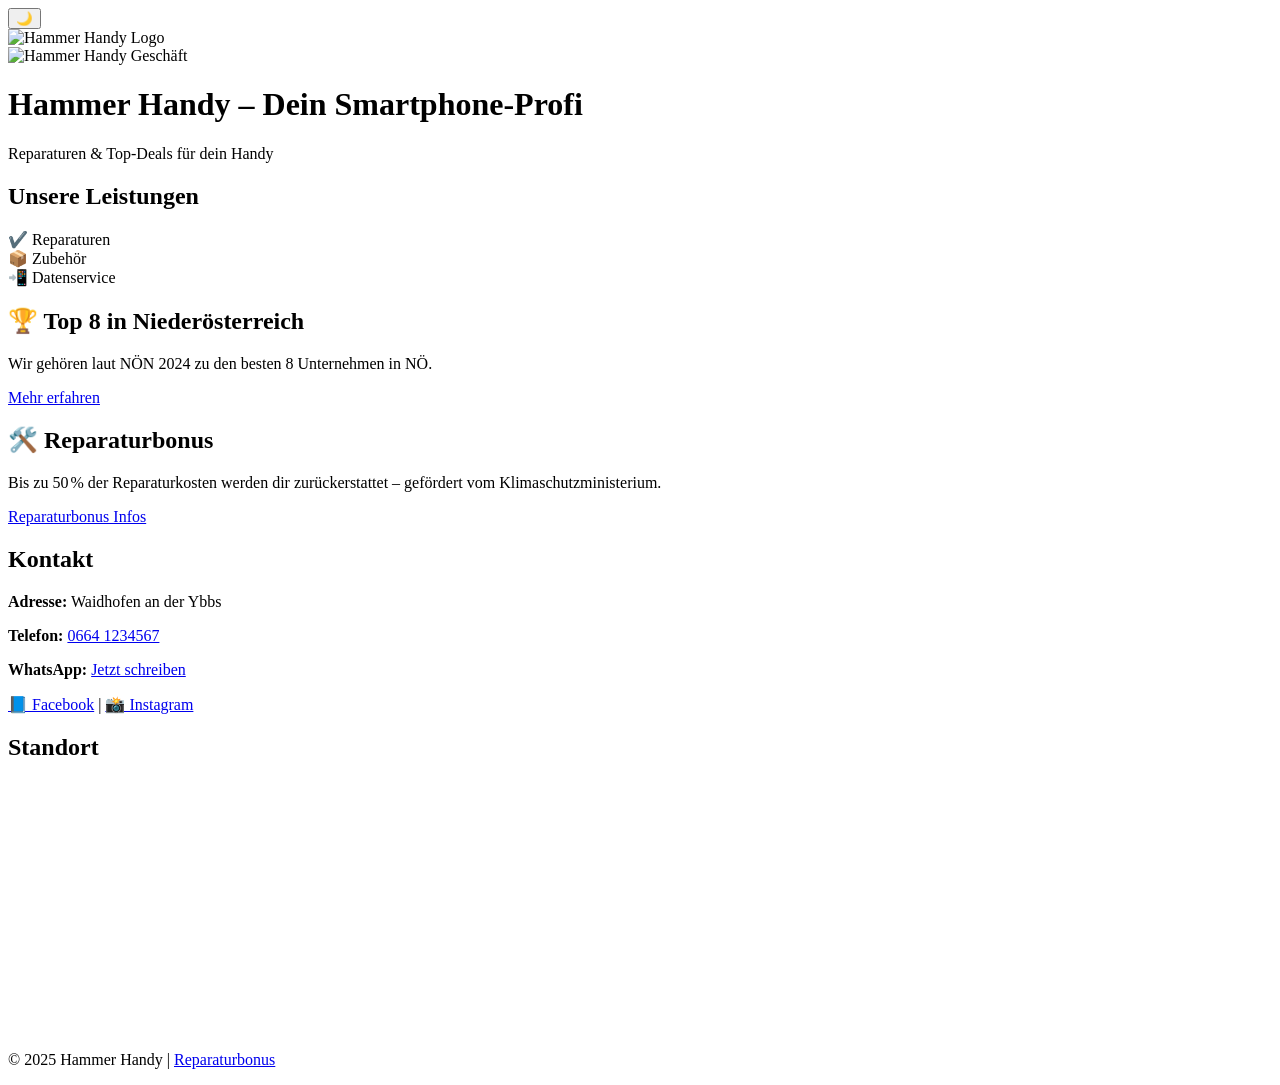
==== commit ed1c263e: "Merge a78225c1803426244f8d6e16fb50dba0971f8bd8 into f56bcb7050370a3ea60132c883ce0c3986b6aef2" ====
--- a/index.html
+++ b/index.html
@@ -1,277 +1,66 @@
 <!DOCTYPE html>
 <html lang="de">
 <head>
-  <meta charset="UTF-8">
-  <meta name="viewport" content="width=device-width, initial-scale=1.0">
-  <title>Hammer Handy Waidhofen - Smartphone Reparatur</title>
-  <style>
-    :root {
-      --primary-blue: #2A5CAA;
-      --accent-yellow: #FFD700;
-      --dark-text: #333;
-      --light-bg: #F8F9FA;
-      --section-padding: 4rem 0;
-      --card-shadow: 0 4px 15px rgba(0,0,0,0.1);
-    }
-
-    body {
-      font-family: 'Arial', sans-serif;
-      margin: 0;
-      line-height: 1.6;
-      color: var(--dark-text);
-      background-color: var(--light-bg);
-    }
-
-    /* Dark Mode */
-    .dark-mode {
-      --dark-text: #fff;
-      --light-bg: #121212;
-      background-color: var(--light-bg);
-      color: var(--dark-text);
-    }
-
-    .container {
-      max-width: 1200px;
-      margin: 0 auto;
-      padding: 0 1.5rem;
-    }
-
-    /* Header */
-    .header {
-      background: linear-gradient(135deg, var(--primary-blue), #1A3D6B);
-      color: white;
-      padding: 1rem 0;
-      position: relative;
-      overflow: hidden;
-    }
-
-    .hero-section {
-      position: relative;
-      height: 400px;
-    }
-
-    .hero-content {
-      position: absolute;
-      top: 50%;
-      left: 50%;
-      transform: translate(-50%, -50%);
-      text-align: center;
-      z-index: 1;
-    }
-
-    .hero-content h1 {
-      font-size: 2.5rem;
-      margin-bottom: 1rem;
-      text-shadow: 2px 2px 4px rgba(0,0,0,0.3);
-    }
-
-    /* Services Grid */
-    .services-grid {
-      display: grid;
-      grid-template-columns: repeat(auto-fit, minmax(300px, 1fr));
-      gap: 2rem;
-      padding: var(--section-padding);
-    }
-
-    .service-card {
-      background: white;
-      padding: 2rem;
-      border-radius: 10px;
-      box-shadow: var(--card-shadow);
-      transition: transform 0.3s ease;
-    }
-
-    .service-card:hover {
-      transform: translateY(-5px);
-    }
-
-    /* Section Styling */
-    .section {
-      padding: var(--section-padding);
-    }
-
-    .section-title {
-      font-size: 2rem;
-      color: var(--primary-blue);
-      margin-bottom: 2rem;
-      padding-bottom: 0.5rem;
-      border-bottom: 3px solid var(--accent-yellow);
-      display: inline-block;
-    }
-
-    /* Kontaktbereich */
-    .contact-info {
-      display: grid;
-      grid-template-columns: repeat(auto-fit, minmax(250px, 1fr));
-      gap: 2rem;
-      margin-top: 2rem;
-    }
-
-    /* Button Styles */
-    .cta-button {
-      background-color: var(--accent-yellow);
-      color: var(--dark-text);
-      padding: 1rem 2rem;
-      border-radius: 25px;
-      display: inline-block;
-      transition: transform 0.3s ease;
-      text-decoration: none;
-      font-weight: bold;
-    }
-
-    .cta-button:hover {
-      transform: scale(1.05);
-    }
-
-    /* Dark Mode Toggle */
-    .dark-mode-toggle {
-      position: fixed;
-      top: 20px;
-      right: 20px;
-      background: var(--accent-yellow);
-      border: none;
-      padding: 10px;
-      border-radius: 50%;
-      cursor: pointer;
-      z-index: 1000;
-    }
-
-    /* Google Maps */
-    .map-container {
-      margin-top: 2rem;
-      height: 400px;
-      border-radius: 10px;
-      overflow: hidden;
-      box-shadow: var(--card-shadow);
-    }
-
-    iframe {
-      width: 100%;
-      height: 100%;
-      border: 0;
-    }
-
-    /* Footer */
-    .footer {
-      text-align: center;
-      padding: 2rem;
-      background: var(--primary-blue);
-      color: white;
-      margin-top: 4rem;
-    }
-  </style>
+  <meta charset="UTF-8" />
+  <meta name="viewport" content="width=device-width, initial-scale=1.0"/>
+  <title>Hammer Handy Waidhofen</title>
+  <link rel="stylesheet" href="style.css" />
 </head>
 <body>
-  <button class="dark-mode-toggle" id="darkModeToggle">🌙</button>
+
+  <button id="darkModeToggle" class="dark-mode-toggle">🌙</button>
 
   <header class="header">
-    <div class="hero-section">
-      <div class="container">
-        <div class="hero-content">
-          <h1>Hammer Handy Waidhofen</h1>
-          <p class="tagline">Ihr professioneller Smartphone-Service</p>
-          <a href="#contact" class="cta-button">Jetzt Termin buchen</a>
-        </div>
+    <div class="logo"><img src="logo.png" alt="Hammer Handy Logo" /></div>
+    <div class="hero-image">
+      <img src="background.jpg" alt="Hammer Handy Geschäft" />
+      <div class="hero-text">
+        <h1>Hammer Handy – Dein Smartphone-Profi</h1>
+        <p>Reparaturen & Top-Deals für dein Handy</p>
       </div>
     </div>
   </header>
 
-  <main class="container">
-    <section class="section">
-      <h2 class="section-title">Unsere Leistungen</h2>
-      <div class="services-grid">
-        <div class="service-card">
-          <h3>📱 Displayreparatur</h3>
-          <p>Professioneller Austausch von Displays und Touchscreens</p>
-        </div>
-        
-        <div class="service-card">
-          <h3>🔋 Akkuservice</h3>
-          <p>Batteriediagnose und fachgerechter Austausch</p>
-        </div>
-        
-        <div class="service-card">
-          <h3>💧 Wasserschadenbehandlung</h3>
-          <p>Spezialisierte Behandlung von Flüssigkeitsschäden</p>
-        </div>
+  <section class="leistungen section">
+    <h2>Unsere Leistungen</h2>
+    <div class="grid">
+      <div class="card">✔️ Reparaturen</div>
+      <div class="card">📦 Zubehör</div>
+      <div class="card">📲 Datenservice</div>
+    </div>
+  </section>
 
-        <div class="service-card">
-          <h3>📶 Softwareprobleme</h3>
-          <p>Behebung von Systemfehlern und Software-Updates</p>
-        </div>
+  <section class="section">
+    <h2>🏆 Top 8 in Niederösterreich</h2>
+    <p>Wir gehören laut NÖN 2024 zu den besten 8 Unternehmen in NÖ.</p>
+    <a class="link" href="https://www.noen.at/tipp/platz-8-ali-kocaman-452410899" target="_blank">Mehr erfahren</a>
+  </section>
 
-        <div class="service-card">
-          <h3>🔒 Datensicherung</h3>
-          <p>Professionelle Datenrettung und -sicherung</p>
-        </div>
+  <section class="section">
+    <h2>🛠️ Reparaturbonus</h2>
+    <p>Bis zu 50 % der Reparaturkosten werden dir zurückerstattet – gefördert vom Klimaschutzministerium.</p>
+    <a class="link" href="https://www.reparaturbonus.at/" target="_blank">Reparaturbonus Infos</a>
+  </section>
 
-        <div class="service-card">
-          <h3>🛡️ Schutzausrüstung</h3>
-          <p>Individuelle Schutzlösungen für Ihr Gerät</p>
-        </div>
-      </div>
-    </section>
+  <section class="section">
+    <h2>Kontakt</h2>
+    <p><strong>Adresse:</strong> Waidhofen an der Ybbs</p>
+    <p><strong>Telefon:</strong> <a href="tel:+436641234567">0664 1234567</a></p>
+    <p><strong>WhatsApp:</strong> <a href="https://wa.me/436641234567" target="_blank">Jetzt schreiben</a></p>
+    <p><a href="https://www.facebook.com/hammerrhandy/?locale=de_DE" target="_blank">📘 Facebook</a> | 
+       <a href="https://www.instagram.com/hammer_handy/" target="_blank">📸 Instagram</a></p>
+  </section>
 
-    <section class="section">
-      <h2 class="section-title">Über uns</h2>
-      <div class="about-content">
-        <p>Seit 2019 Ihr zuverlässiger Partner für Smartphone-Reparaturen in Waidhofen an der Ybbs.</p>
-        <div class="award-badge">🏆 Top 8 NÖ 2024</div>
-        <a href="https://www.reparaturfuehrer.at" target="_blank" class="cta-button">Bewertungen ansehen</a>
-      </div>
-    </section>
-
-    <section class="section" id="contact">
-      <h2 class="section-title">Kontakt & Anfahrt</h2>
-      <div class="contact-info">
-        <div>
-          <h3>📌 Adresse</h3>
-          <p>
-            Hammer Handy<br>
-            Unterer Stadtpl. 23<br>
-            3340 Waidhofen an der Ybbs<br>
-<a href="https://maps.app.goo.gl/ux57X5o15kHTswG86" target="_blank" class="cta-button">Google maps</a>
-            📞 <a href="tel:+436607352777">06607352777</a>
-          </p>
-        </div>
-        <div>
-          <h3>⏰ Öffnungszeiten</h3>
-          <p>
-            Mo-Fr: 09:00 - 18:00 Uhr<br>
-            Sa: 09:00 - 12:00 Uhr
-          </p>
-        </div>
-        <div>
-          <h3>📱 Social Media</h3>
-          <p>
-            <a href="https://facebook.com" target="_blank">Facebook</a><br>
-            <a href="https://instagram.com" target="_blank">Instagram</a>
-          </p>
-        </div>
-      </div>
-
-      <div class="map-container">
-        <iframe 
-          src="https://maps.google.com/maps?q=Hammer%20Handy%20Waidhofen&t=&z=15&ie=UTF8&iwloc=&output=embed" 
-          allowfullscreen="" 
-          loading="lazy" 
-          referrerpolicy="no-referrer-when-downgrade">
-        </iframe>
-      </div>
-    </section>
-  </main>
+  <section class="section">
+    <h2>Standort</h2>
+    <iframe src="https://maps.google.com/maps?q=Hammer%20Handy%20Waidhofen&t=&z=15&ie=UTF8&iwloc=&output=embed" width="100%" height="250" frameborder="0" style="border:0;"></iframe>
+  </section>
 
   <footer class="footer">
-    <p>&copy; 2024 Hammer Handy Waidhofen | <a href="https://www.reparaturbonus.at/" target="_blank">Reparaturbonus Info</a></p>
+    <p>&copy; 2025 Hammer Handy | <a href="https://www.reparaturbonus.at/">Reparaturbonus</a></p>
   </footer>
 
-  <script>
-    // Dark Mode Toggle
-    const darkModeToggle = document.getElementById('darkModeToggle');
-    darkModeToggle.addEventListener('click', () => {
-      document.body.classList.toggle('dark-mode');
-      darkModeToggle.textContent = document.body.classList.contains('dark-mode') ? '☀️' : '🌙';
-    });
-  </script>
+  <script src="script.js"></script>
+
 </body>
 </html>
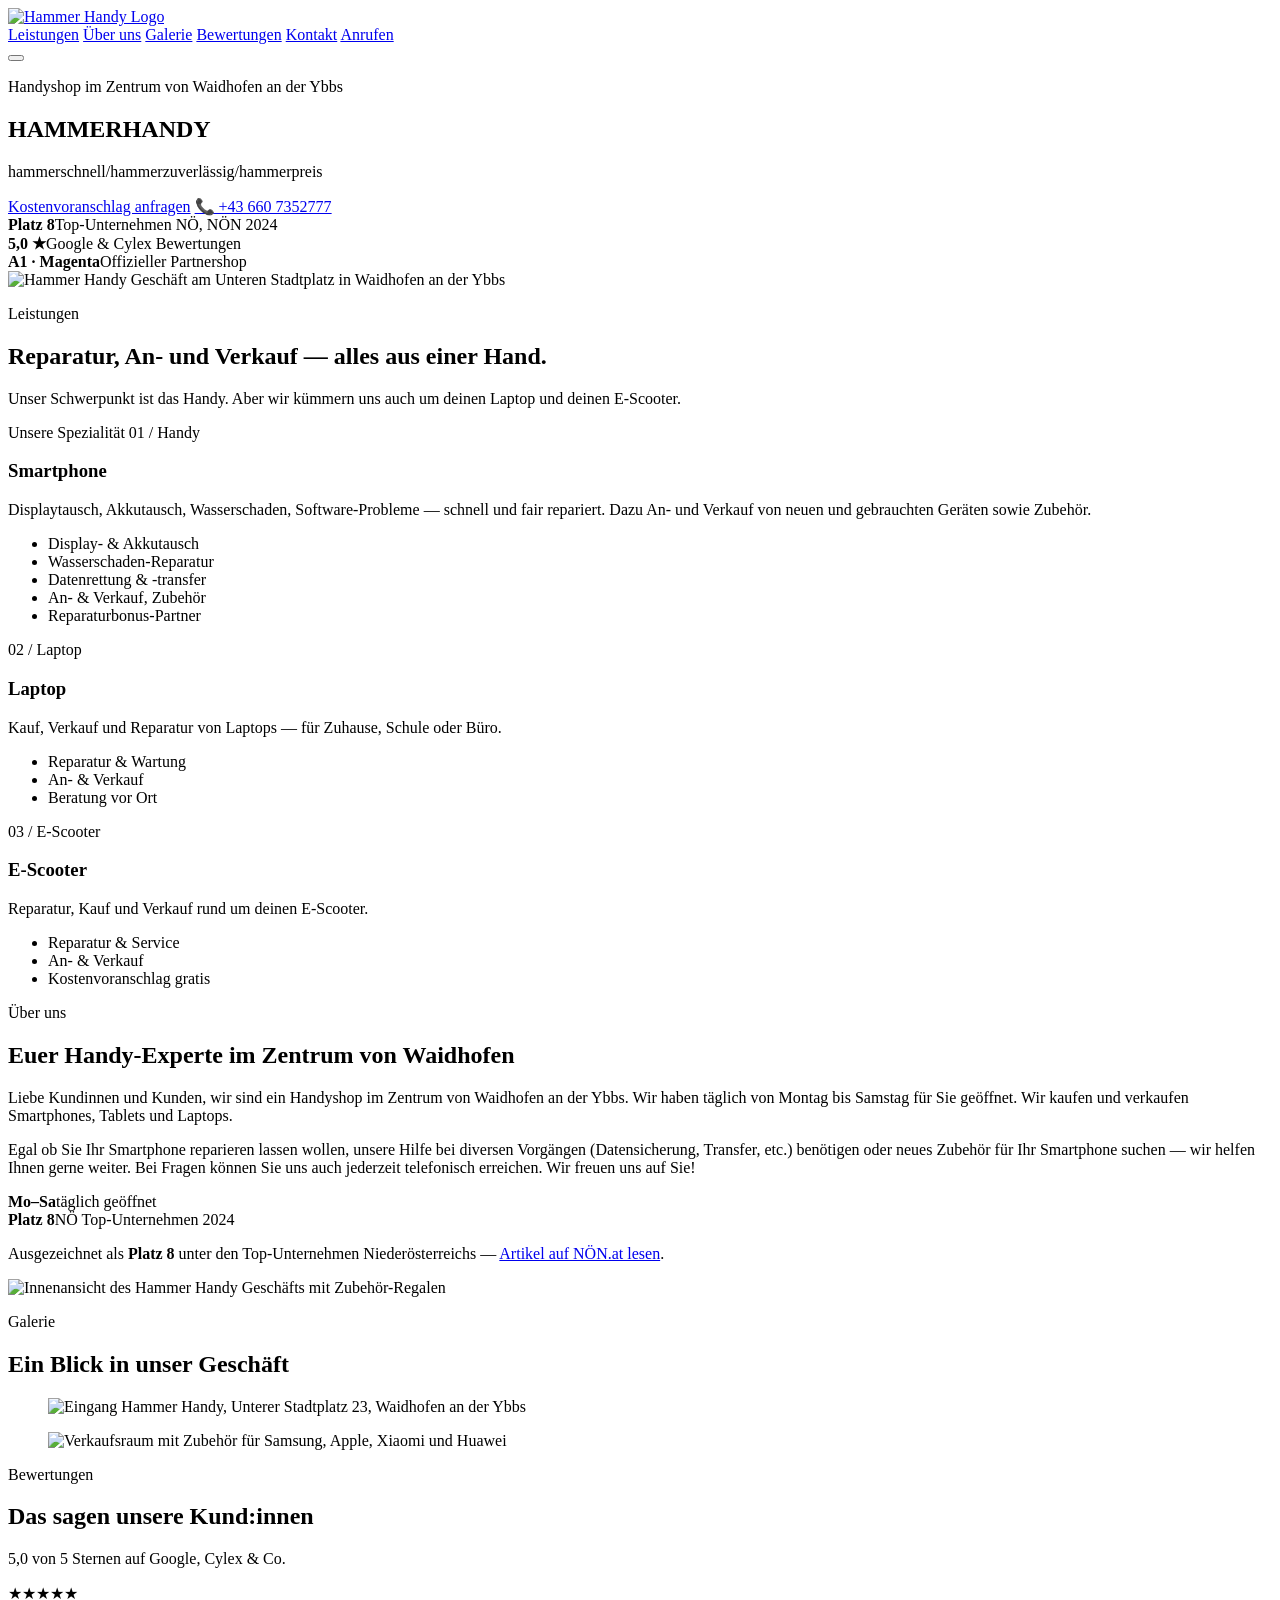
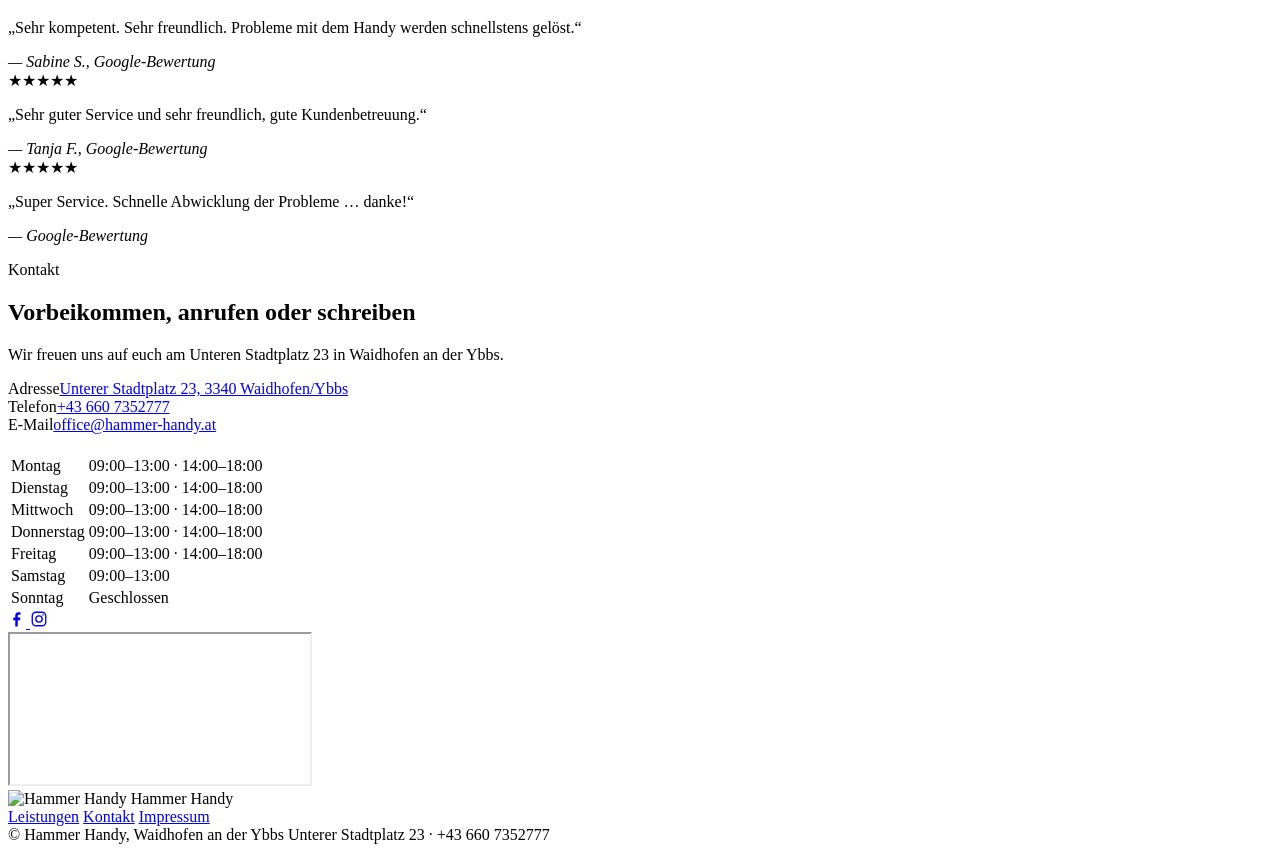
==== commit a0a1a70c: "Update index.html" ====
--- a/index.html
+++ b/index.html
@@ -1,66 +1,250 @@
 <!DOCTYPE html>
 <html lang="de">
 <head>
-  <meta charset="UTF-8" />
-  <meta name="viewport" content="width=device-width, initial-scale=1.0"/>
-  <title>Hammer Handy Waidhofen</title>
-  <link rel="stylesheet" href="style.css" />
+<meta charset="UTF-8">
+<meta name="viewport" content="width=device-width, initial-scale=1.0">
+<title>Hammer Handy — Handy, Laptop &amp; E-Scooter Reparatur in Waidhofen an der Ybbs</title>
+<meta name="description" content="Hammer Handy in Waidhofen an der Ybbs: Reparatur, An- und Verkauf von Smartphones, Laptops und E-Scootern. Reparaturbonus-Partner. Unterer Stadtplatz 23.">
+
+<link rel="preconnect" href="https://fonts.googleapis.com">
+<link rel="preconnect" href="https://fonts.gstatic.com" crossorigin>
+<link href="https://fonts.googleapis.com/css2?family=Archivo+Black&family=Inter:wght@400;500;600;700&family=JetBrains+Mono:wght@400;500&display=swap" rel="stylesheet">
+<link rel="stylesheet" href="css/style.css">
+<link rel="icon" href="images/logo.jpg">
 </head>
 <body>
 
-  <button id="darkModeToggle" class="dark-mode-toggle">🌙</button>
-
-  <header class="header">
-    <div class="logo"><img src="logo.png" alt="Hammer Handy Logo" /></div>
-    <div class="hero-image">
-      <img src="background.jpg" alt="Hammer Handy Geschäft" />
-      <div class="hero-text">
-        <h1>Hammer Handy – Dein Smartphone-Profi</h1>
-        <p>Reparaturen & Top-Deals für dein Handy</p>
-      </div>
-    </div>
-  </header>
-
-  <section class="leistungen section">
-    <h2>Unsere Leistungen</h2>
-    <div class="grid">
-      <div class="card">✔️ Reparaturen</div>
-      <div class="card">📦 Zubehör</div>
-      <div class="card">📲 Datenservice</div>
-    </div>
-  </section>
-
-  <section class="section">
-    <h2>🏆 Top 8 in Niederösterreich</h2>
-    <p>Wir gehören laut NÖN 2024 zu den besten 8 Unternehmen in NÖ.</p>
-    <a class="link" href="https://www.noen.at/tipp/platz-8-ali-kocaman-452410899" target="_blank">Mehr erfahren</a>
-  </section>
-
-  <section class="section">
-    <h2>🛠️ Reparaturbonus</h2>
-    <p>Bis zu 50 % der Reparaturkosten werden dir zurückerstattet – gefördert vom Klimaschutzministerium.</p>
-    <a class="link" href="https://www.reparaturbonus.at/" target="_blank">Reparaturbonus Infos</a>
-  </section>
-
-  <section class="section">
-    <h2>Kontakt</h2>
-    <p><strong>Adresse:</strong> Waidhofen an der Ybbs</p>
-    <p><strong>Telefon:</strong> <a href="tel:+436641234567">0664 1234567</a></p>
-    <p><strong>WhatsApp:</strong> <a href="https://wa.me/436641234567" target="_blank">Jetzt schreiben</a></p>
-    <p><a href="https://www.facebook.com/hammerrhandy/?locale=de_DE" target="_blank">📘 Facebook</a> | 
-       <a href="https://www.instagram.com/hammer_handy/" target="_blank">📸 Instagram</a></p>
-  </section>
-
-  <section class="section">
-    <h2>Standort</h2>
-    <iframe src="https://maps.google.com/maps?q=Hammer%20Handy%20Waidhofen&t=&z=15&ie=UTF8&iwloc=&output=embed" width="100%" height="250" frameborder="0" style="border:0;"></iframe>
-  </section>
-
-  <footer class="footer">
-    <p>&copy; 2025 Hammer Handy | <a href="https://www.reparaturbonus.at/">Reparaturbonus</a></p>
-  </footer>
-
-  <script src="script.js"></script>
-
+<header class="site-header" id="siteHeader">
+  <div class="wrap">
+    <a href="#top" class="brand">
+      <img src="images/logo.jpg" alt="Hammer Handy Logo">
+    </a>
+    <nav class="main-nav">
+      <a href="#leistungen">Leistungen</a>
+      <a href="#ueber-uns">Über uns</a>
+      <a href="#galerie">Galerie</a>
+      <a href="#bewertungen">Bewertungen</a>
+      <a href="#kontakt">Kontakt</a>
+      <a href="tel:+436607352777" class="btn btn-primary">Anrufen</a>
+    </nav>
+    <button class="nav-toggle" id="navToggle" aria-label="Menü öffnen">
+      <span></span><span></span><span></span>
+    </button>
+  </div>
+</header>
+
+<main id="top">
+
+  <!-- HERO -->
+  <section class="hero">
+    <div class="wrap">
+      <div class="hero-copy">
+        <p class="eyebrow"><span class="signal"><span></span><span></span><span></span><span></span></span> Handyshop im Zentrum von Waidhofen an der Ybbs</p>
+        <h1 class="hero-title">
+          <span class="line-red">HAMMER</span><span class="line-white">HANDY</span>
+        </h1>
+        <p class="hero-sub">hammerschnell<span class="sep">/</span>hammerzuverlässig<span class="sep">/</span>hammerpreis</p>
+        <div class="hero-ctas">
+          <a href="#kontakt" class="btn btn-primary">Kostenvoranschlag anfragen</a>
+          <a href="tel:+436607352777" class="btn btn-ghost-light">📞 +43 660 7352777</a>
+        </div>
+        <div class="hero-badges">
+          <div class="hero-badge"><b>Platz 8</b><span>Top-Unternehmen NÖ, NÖN 2024</span></div>
+          <div class="hero-badge"><b>5,0 ★</b><span>Google &amp; Cylex Bewertungen</span></div>
+          <div class="hero-badge"><b>A1 · Magenta</b><span>Offizieller Partnershop</span></div>
+        </div>
+      </div>
+      <div class="hero-media">
+        <img src="images/shop-front.jpg" alt="Hammer Handy Geschäft am Unteren Stadtplatz in Waidhofen an der Ybbs">
+      </div>
+    </div>
+  </section>
+
+  <!-- LEISTUNGEN -->
+  <section id="leistungen">
+    <div class="wrap">
+      <div class="section-head reveal">
+        <p class="eyebrow"><span class="signal"><span></span><span></span><span></span><span></span></span> Leistungen</p>
+        <h2>Reparatur, An- und Verkauf — alles aus einer Hand.</h2>
+        <p>Unser Schwerpunkt ist das Handy. Aber wir kümmern uns auch um deinen Laptop und deinen E-Scooter.</p>
+      </div>
+
+      <div class="services-grid">
+        <div class="service-card featured reveal">
+          <span class="tag">Unsere Spezialität</span>
+          <span class="service-num">01 / Handy</span>
+          <h3>Smartphone</h3>
+          <p class="steel-text">Displaytausch, Akkutausch, Wasserschaden, Software-Probleme — schnell und fair repariert. Dazu An- und Verkauf von neuen und gebrauchten Geräten sowie Zubehör.</p>
+          <ul>
+            <li><span class="signal"><span></span><span></span><span></span><span></span></span> Display- &amp; Akkutausch</li>
+            <li><span class="signal"><span></span><span></span><span></span><span></span></span> Wasserschaden-Reparatur</li>
+            <li><span class="signal"><span></span><span></span><span></span><span></span></span> Datenrettung &amp; -transfer</li>
+            <li><span class="signal"><span></span><span></span><span></span><span></span></span> An- &amp; Verkauf, Zubehör</li>
+            <li><span class="signal"><span></span><span></span><span></span><span></span></span> Reparaturbonus-Partner</li>
+          </ul>
+        </div>
+
+        <div class="service-card reveal">
+          <span class="service-num">02 / Laptop</span>
+          <h3>Laptop</h3>
+          <p class="steel-text">Kauf, Verkauf und Reparatur von Laptops — für Zuhause, Schule oder Büro.</p>
+          <ul>
+            <li><span class="signal"><span></span><span></span><span></span><span></span></span> Reparatur &amp; Wartung</li>
+            <li><span class="signal"><span></span><span></span><span></span><span></span></span> An- &amp; Verkauf</li>
+            <li><span class="signal"><span></span><span></span><span></span><span></span></span> Beratung vor Ort</li>
+          </ul>
+        </div>
+
+        <div class="service-card reveal">
+          <span class="service-num">03 / E-Scooter</span>
+          <h3>E-Scooter</h3>
+          <p class="steel-text">Reparatur, Kauf und Verkauf rund um deinen E-Scooter.</p>
+          <ul>
+            <li><span class="signal"><span></span><span></span><span></span><span></span></span> Reparatur &amp; Service</li>
+            <li><span class="signal"><span></span><span></span><span></span><span></span></span> An- &amp; Verkauf</li>
+            <li><span class="signal"><span></span><span></span><span></span><span></span></span> Kostenvoranschlag gratis</li>
+          </ul>
+        </div>
+      </div>
+    </div>
+  </section>
+
+  <!-- ÜBER UNS -->
+  <section id="ueber-uns" class="bg-concrete">
+    <div class="wrap about-grid">
+      <div class="about-copy reveal">
+        <p class="eyebrow"><span class="signal"><span></span><span></span><span></span><span></span></span> Über uns</p>
+        <h2>Euer Handy-Experte im Zentrum von Waidhofen</h2>
+        <p>Liebe Kundinnen und Kunden, wir sind ein Handyshop im Zentrum von Waidhofen an der Ybbs. Wir haben täglich von Montag bis Samstag für Sie geöffnet. Wir kaufen und verkaufen Smartphones, Tablets und Laptops.</p>
+        <p>Egal ob Sie Ihr Smartphone reparieren lassen wollen, unsere Hilfe bei diversen Vorgängen (Datensicherung, Transfer, etc.) benötigen oder neues Zubehör für Ihr Smartphone suchen — wir helfen Ihnen gerne weiter. Bei Fragen können Sie uns auch jederzeit telefonisch erreichen. Wir freuen uns auf Sie!</p>
+
+        <div class="about-stats">
+          <div class="stat"><b>Mo–Sa</b><span>täglich geöffnet</span></div>
+          <div class="stat"><b>Platz 8</b><span>NÖ Top-Unternehmen 2024</span></div>
+        </div>
+
+        <div class="award-strip">
+          <span class="signal"><span></span><span></span><span></span><span></span></span>
+          <p>Ausgezeichnet als <strong>Platz 8</strong> unter den Top-Unternehmen Niederösterreichs — <a href="https://www.noen.at/tipp/platz-8-ali-kocaman-452410899" target="_blank" rel="noopener">Artikel auf NÖN.at lesen</a>.</p>
+        </div>
+      </div>
+      <div class="about-media reveal">
+        <img src="images/shop-interior.jpg" alt="Innenansicht des Hammer Handy Geschäfts mit Zubehör-Regalen">
+      </div>
+    </div>
+  </section>
+
+  <!-- GALERIE -->
+  <section id="galerie">
+    <div class="wrap">
+      <div class="section-head reveal">
+        <p class="eyebrow"><span class="signal"><span></span><span></span><span></span><span></span></span> Galerie</p>
+        <h2>Ein Blick in unser Geschäft</h2>
+      </div>
+      <div class="gallery-grid">
+        <figure class="reveal">
+          <img src="images/shop-front.jpg" alt="Eingang Hammer Handy, Unterer Stadtplatz 23, Waidhofen an der Ybbs">
+        </figure>
+        <figure class="reveal">
+          <img src="images/shop-interior.jpg" alt="Verkaufsraum mit Zubehör für Samsung, Apple, Xiaomi und Huawei">
+        </figure>
+      </div>
+    </div>
+  </section>
+
+  <!-- BEWERTUNGEN -->
+  <section id="bewertungen" class="bg-ink">
+    <div class="wrap">
+      <div class="section-head reveal">
+        <p class="eyebrow"><span class="signal on-dark"><span></span><span></span><span></span><span></span></span> Bewertungen</p>
+        <h2>Das sagen unsere Kund:innen</h2>
+        <p class="steel-text">5,0 von 5 Sternen auf Google, Cylex &amp; Co.</p>
+      </div>
+      <div class="reviews-grid">
+        <div class="review-card reveal">
+          <div class="stars">★★★★★</div>
+          <p>„Sehr kompetent. Sehr freundlich. Probleme mit dem Handy werden schnellstens gelöst.“</p>
+          <cite>— Sabine S., Google-Bewertung</cite>
+        </div>
+        <div class="review-card reveal">
+          <div class="stars">★★★★★</div>
+          <p>„Sehr guter Service und sehr freundlich, gute Kundenbetreuung.“</p>
+          <cite>— Tanja F., Google-Bewertung</cite>
+        </div>
+        <div class="review-card reveal">
+          <div class="stars">★★★★★</div>
+          <p>„Super Service. Schnelle Abwicklung der Probleme … danke!“</p>
+          <cite>— Google-Bewertung</cite>
+        </div>
+      </div>
+    </div>
+  </section>
+
+  <!-- KONTAKT -->
+  <section id="kontakt">
+    <div class="wrap">
+      <div class="section-head reveal">
+        <p class="eyebrow"><span class="signal"><span></span><span></span><span></span><span></span></span> Kontakt</p>
+        <h2>Vorbeikommen, anrufen oder schreiben</h2>
+        <p>Wir freuen uns auf euch am Unteren Stadtplatz 23 in Waidhofen an der Ybbs.</p>
+      </div>
+
+      <div class="contact-grid">
+        <div>
+          <div class="contact-card reveal">
+            <div class="info-row"><span class="label">Adresse</span><a href="https://maps.google.com/?q=Unterer+Stadtplatz+23,+3340+Waidhofen+an+der+Ybbs" target="_blank" rel="noopener">Unterer Stadtplatz 23, 3340 Waidhofen/Ybbs</a></div>
+            <div class="info-row"><span class="label">Telefon</span><a href="tel:+436607352777">+43 660 7352777</a></div>
+            <div class="info-row"><span class="label">E-Mail</span><a href="mailto:office@hammer-handy.at">office@hammer-handy.at</a></div>
+          </div>
+
+          <table class="hours-table reveal" style="margin-top:20px;">
+            <tr><td>Montag</td><td>09:00–13:00 · 14:00–18:00</td></tr>
+            <tr><td>Dienstag</td><td>09:00–13:00 · 14:00–18:00</td></tr>
+            <tr><td>Mittwoch</td><td>09:00–13:00 · 14:00–18:00</td></tr>
+            <tr><td>Donnerstag</td><td>09:00–13:00 · 14:00–18:00</td></tr>
+            <tr><td>Freitag</td><td>09:00–13:00 · 14:00–18:00</td></tr>
+            <tr><td>Samstag</td><td>09:00–13:00</td></tr>
+            <tr class="closed"><td>Sonntag</td><td>Geschlossen</td></tr>
+          </table>
+
+          <div class="social-row reveal">
+            <a href="https://www.facebook.com/hammerrhandy/" target="_blank" rel="noopener" aria-label="Facebook">
+              <svg width="18" height="18" viewBox="0 0 24 24" fill="none"><path d="M13 22V13.5H16L16.5 10H13V8C13 7 13.3 6.3 14.8 6.3H16.6V3.1C16 3 15 2.9 13.9 2.9C11.4 2.9 9.7 4.4 9.7 7.2V10H7V13.5H9.7V22H13Z" fill="currentColor"/></svg>
+            </a>
+            <a href="https://www.instagram.com/hammer_handy/" target="_blank" rel="noopener" aria-label="Instagram">
+              <svg width="18" height="18" viewBox="0 0 24 24" fill="none"><rect x="3" y="3" width="18" height="18" rx="5" stroke="currentColor" stroke-width="1.8"/><circle cx="12" cy="12" r="4.2" stroke="currentColor" stroke-width="1.8"/><circle cx="17.4" cy="6.6" r="1.1" fill="currentColor"/></svg>
+            </a>
+          </div>
+        </div>
+
+        <div class="reveal">
+          <iframe class="map-frame" loading="lazy" referrerpolicy="no-referrer-when-downgrade"
+            src="https://www.google.com/maps?q=Unterer+Stadtplatz+23,+3340+Waidhofen+an+der+Ybbs&output=embed">
+          </iframe>
+        </div>
+      </div>
+    </div>
+  </section>
+
+</main>
+
+<footer class="site-footer">
+  <div class="wrap">
+    <div class="footer-grid">
+      <div class="footer-brand"><img src="images/logo.jpg" alt="Hammer Handy"> Hammer Handy</div>
+      <div class="footer-links">
+        <a href="#leistungen">Leistungen</a>
+        <a href="#kontakt">Kontakt</a>
+        <a href="impressum.html">Impressum</a>
+      </div>
+    </div>
+    <div class="footer-bottom">
+      <span>© <span id="year"></span> Hammer Handy, Waidhofen an der Ybbs</span>
+      <span>Unterer Stadtplatz 23 · +43 660 7352777</span>
+    </div>
+  </div>
+</footer>
+
+<script src="js/script.js"></script>
 </body>
 </html>
